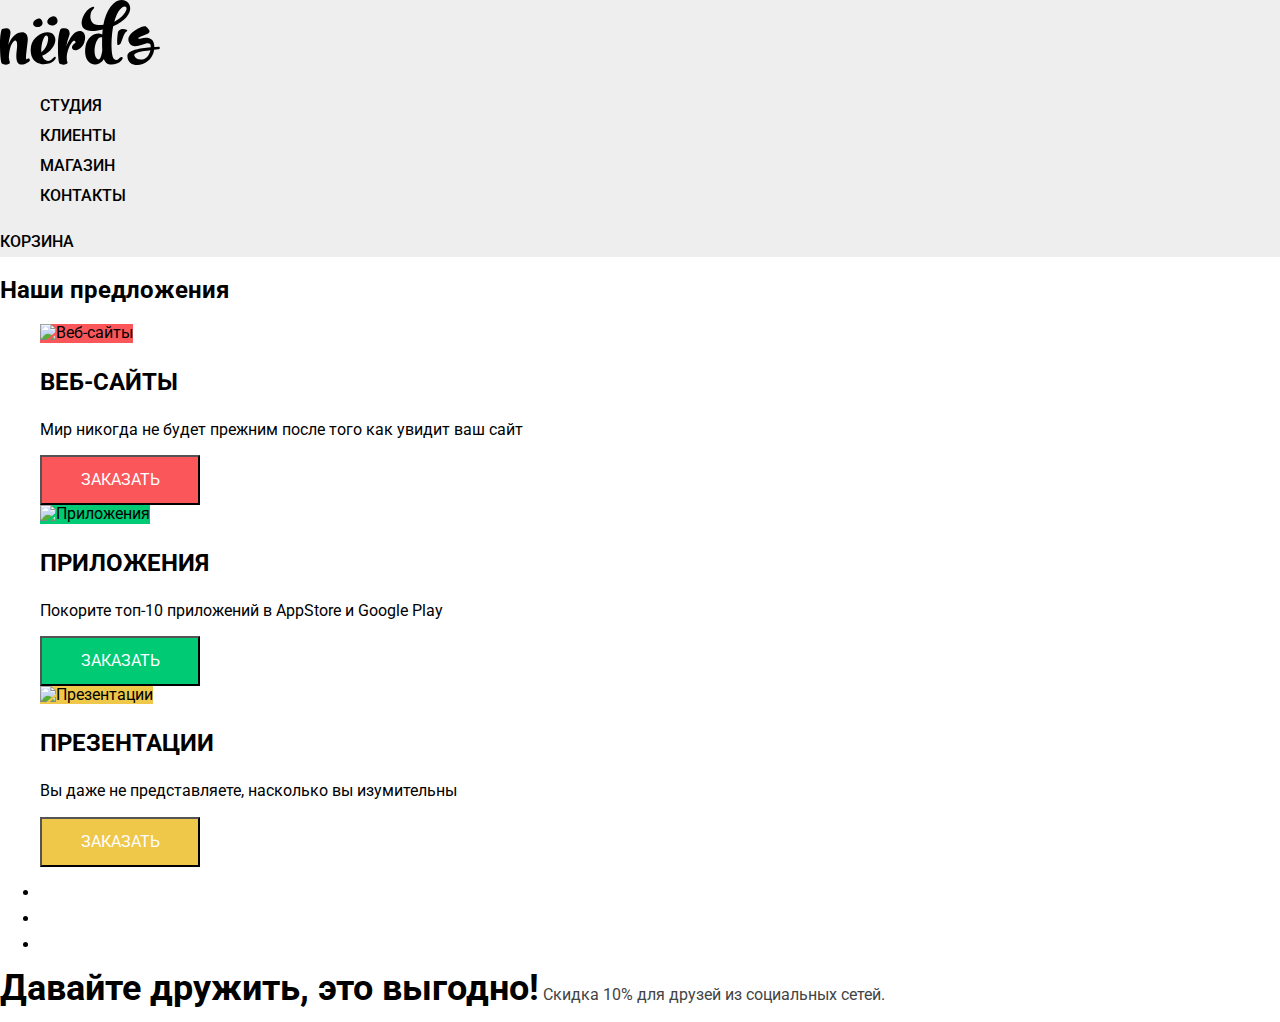
==== index.html @ 3888d404 "Add files via upload" ====
<!DOCTYPE html>
<html lang="ru">

<head>
  <meta charset="utf-8">
  <title>HTML Academy: Нёрдс</title>
  <link href=https://fonts.googleapis.com/css?family=Roboto:400,700&display=swap&subset=cyrillic" rel="stylesheet"> 
  <link href="css/normalize.css" rel="stylesheet">
  <link href="css/style.css" rel="stylesheet">  
</head>

<body>
  <header class="main-header">
    <nav class="main-navigation">
      <a class="main-logo">
        <img src="img/nerds-logo.svg" width="160" height="65" alt="Дизайн студия Nerds">
      </a>
      <ul class="site-navigation">
        <li><a href="studio.html">Студия</a></li>
        <li><a href="clients.html">Клиенты</a></li>
        <li><a href="shop.html">Магазин</a></li>
        <li><a href="contacts.html">Контакты</a></li>
      </ul>
      <a class="cart" href="cart.html">Корзина</a>
    </nav>
  </header>

  <main>
    <section>
      <h2 class="visually-hidden">Наши предложения</h2>
      <ul class="offer-list">
        <li class="offer-item sites">
          <img class="item__img item__img--red offer-style" alt="Веб-сайты">
          <h3>Веб-сайты</h3>
          <p>Мир никогда не будет прежним
            после того как увидит ваш сайт</p>
          <button class="offer__button offer__button--red button-style" type="button">Заказать</button>
        </li>

        <li class="offer-item apps">         
          <img class="item__img item__img--green offer-style" alt="Приложения">
          <h3>Приложения</h3>
          <p>Покорите топ-10 приложений в
            AppStore и Google Play</p>
          <button class="offer__button offer__button--green button-style" type="button">Заказать</button>
        </li>

        <li class="offer-item presentations">          
          <img class="item__img item__img--yellow offer-style" alt="Презентации">
          <h3>Презентации</h3>
          <p>Вы даже не представляете,
            насколько вы изумительны</p>
          <button class="offer__button offer__button--yellow button-style" type="button">Заказать</button>
        </li>
      </ul>
    </section>

    <section class="popup-letter">
      <h2>Напишите нам</h2>
      <form class="appointment-form" action="https://echo.htmlacademy.ru" method="post">
        <p>
          <label for="appointment-name">Ваще имя:</label>
          <input id="appointment-name" type="text" name="name" placeholder="Имя Фамилия">
        </p>
        <p>
          <label for="appointment-email">Ваш e-mail:</label>
          <input id="appointment-email" inputmode="email" name="email" placeholder="email@example.com">
        </p>
        <p>
          <label for="appointment-letter">Текст письма:</label>
          <textarea id="appointment-letter" type="text" name="letter" placeholder="В свободной форме">
            В свободной форме
          </textarea>
        </p>
        <button type="submit">Отправить</button>
      </form>
    </section>
  </main>

  <footer class="main-footer">
    <div>
      <ul class="footer-social">
        <li><a class="footer-social__button" href="#"><img src="img/vk-icon.svg" alt="Вконтакте"></a></li>
        <li><a class="footer-social__button" href="#"><img src="img/fb-icon.svg" alt="Фейсбук"></a></li>
        <li><a class="footer-social__button" href="#"><img src="img/insta-icon.svg" alt="Инстаграм"></a></li>
      </ul>
      <p class="footer-tegline"><span>Давайте дружить, это выгодно!</span>
        Скидка 10% для друзей из социальных сетей.</p>
    </div>
  </footer>


</body>

</html>
---- css/style.css ----
body {
    margin: 0;
    padding: 0;
    font-family: "Roboto", "Arial", sans-serif;
    font-size: 16px;    
    text-align: left;
    background-color: #ffffff;
}

html {
    box-sizing: border-box;
}
  
*,
*::before,
*::after {
     box-sizing: inherit;
}
  
a {
    text-decoration: none;
}

.main-header {
    background-color: #eeeeee;
}

.main-header-logo[href]:hover img {
    opacity: 0.8;
}

.main-logo[href]:active img {
    opacity: 0.3;
}

.main-navigation {
    line-height: 30px;
    font-weight: 500;
    color: #000000;
}

.site-navigation {
    width: 540px;
    list-style: none;
}

.cart, 
.site-navigation a {
    text-transform: uppercase;
    color: #000000;
}

.cart:hover, 
.site-navigation a:hover {
    color: #fb565a;
}

.cart:active, 
.site-navigation a:active {
    color: rgba(0, 0, 0, 0.3);
}

/*--*/

.offer-list {
    list-style: none;
}

.offer-item h3 {
    font-size: 24px;
    line-height: 30px;
    text-transform: uppercase;
    color: #000000;
}

.offer-style {
    width: 300px;
    height:146px;
    background-position: 0 0;
    background-repeat: no-repeat;
}

.item__img--red {
    background-color: #fb565a;
    background-image: url("../img/illustration-1.jpg");
}

.item__img--green {
    background-color: #00ca74;
    background-image: url("../img/illustration-2.jpg");
}

.item__img--yellow {
    background-color: #efc849;
    background-image: url("../img/illustration-3.jpg");
}

.button-style {
    text-transform: uppercase;
    color:#ffffff; 
    width: 160px;
    height: 50px;    
} 
    
.offer__button--red {     
    background-color: #fb565a;
}
  
.offer__button--red:hover {
    background-color: #e74246;
}
  
.offer__button--red:active {
    color: rgba(255, 255, 255, 0.3);  
    background-color: #d7373b;
}
  
.offer__button--green {  
    width: 160px;
    height: 50px;     
    background-color: #00ca74;  
}
  
.offer__button--green:hover {
    background-color: #00bc6c;
}
  
.offer__button--green:active {
    color: rgba(255, 255, 255, 0.3);  
    background-color: #00aa62;
}
  
.offer__button--yellow {     
    background-color: #efc84a;
}
  
.offer__button--yellow:hover {
    background-color: #eab534;
}
  
.offer__button--yellow:active {
    color: rgba(255, 255, 255, 0.3);  
    background-color: #e5a722;
}

/*--*/

.filter fieldset {
    margin: 0;
    padding: 0;
}

.filter ul {
    margin: 0;
    padding: 0;
    list-style: none;
}

.filter-grid label {
    cursor: pointer;
}

.filter-grid label::before {
    border: 4px solid #000000;
    border-radius: 50%;
    opacity: 0.4;
}

.layout-group-radio:checked+label::after {
    background-color: #000000;
    border-radius: 50%;
    opacity: 0.4;
}

.layout-group-radio:focus+label::before, 
.layout-group-radio:focus+label::after, 
.layout-group-radio:not(:disabled):hover+label::before, 
.layout-group-radio:not(:disabled):hover+label::after {
    opacity: 1;
}

.layout-group-radio:disabled+label {
    opacity: 0.3;
}

.filter-features label {
    cursor: pointer;
}

.checkbox-filter:not(:disabled):hover+label::before, 
.checkbox-filter:focus+label::before {
    opacity: 1;
}

.checkbox-filter:disabled+label {
    opacity: 0.3;
}

.checkbox-filter:checked+label::before {
    background-image: url("../img/checkbox-on.svg");
    background-repeat: no-repeat;
}

.checkbox-filter:disabled+label, 
.layout-group-radio:disabled+label {
    cursor: default;
}

/*--*/

.templates-item::before {
    background-color: #4d4d4d;
    opacity: 0.12;
}

.template-item::after {
    background-color: #ffffff;
    border-radius: 50%;
}

.template-item img {
    display: block;
}

.template-item:hover {
    opacity: 1;
}

.template-item:hover::before {
    opacity: 1;
}

/*--*/

.social {
    list-style: none;
}

.footer-social__button {
    width: 79px;
    height: 79px;
    list-style: none;
    text-align: center;
    align-items: center
    background-color: #e1e1e1;
    border-radius: 60px;
}

.footer-social__button:hover, 
.footer-social__button:focus {
    background-color: #e74246;
}

.footer-social__button:active {
    background-color: #d7373b;
}

.footer-social__button img {
    opacity: 0.3;
}

.footer-tegline {
    font-size: 16px;
    line-height: 22px;
    text-align: left;
    color: #444444;
}

.footer-tegline span {
    font-size: 36px;
    line-height: 36px;
    color: #000000;
    font-weight: bold;
}

.popup-letter {
    display: none;
}
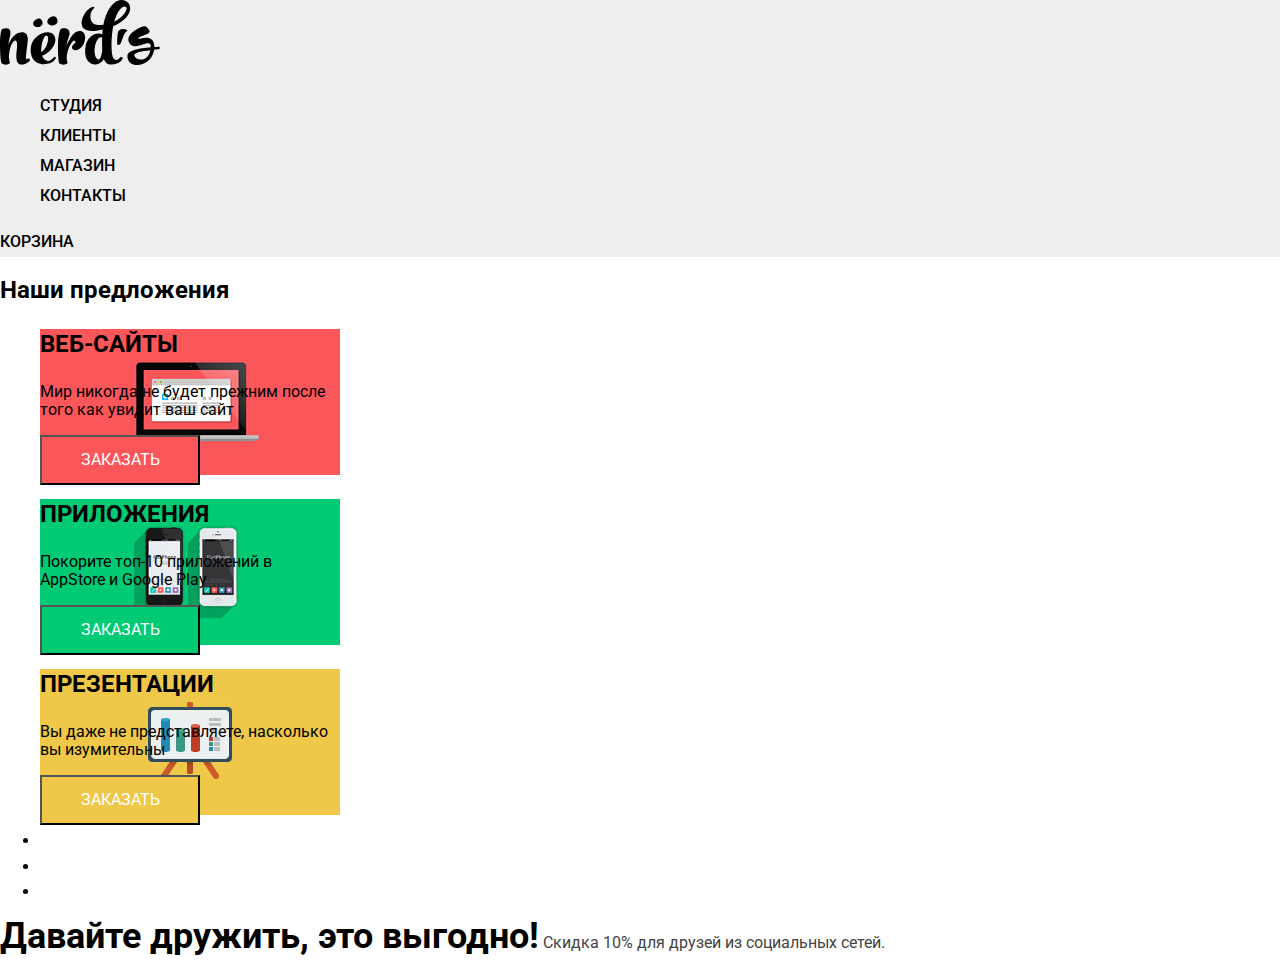
==== commit c669a01a: "Add files via upload" ====
--- a/index.html
+++ b/index.html
@@ -4,7 +4,7 @@
 <head>
   <meta charset="utf-8">
   <title>HTML Academy: Нёрдс</title>
-  <link href=https://fonts.googleapis.com/css?family=Roboto:400,700&display=swap&subset=cyrillic" rel="stylesheet"> 
+  <link href="https://fonts.googleapis.com/css?family=Roboto:400,700&display=swap&subset=cyrillic" rel="stylesheet">
   <link href="css/normalize.css" rel="stylesheet">
   <link href="css/style.css" rel="stylesheet">  
 </head>
@@ -30,27 +30,30 @@
       <h2 class="visually-hidden">Наши предложения</h2>
       <ul class="offer-list">
         <li class="offer-item sites">
-          <img class="item__img item__img--red offer-style" alt="Веб-сайты">
+          <div class="item__img item__img--red offer-style">
           <h3>Веб-сайты</h3>
           <p>Мир никогда не будет прежним
             после того как увидит ваш сайт</p>
           <button class="offer__button offer__button--red button-style" type="button">Заказать</button>
+          </div>
         </li>
 
         <li class="offer-item apps">         
-          <img class="item__img item__img--green offer-style" alt="Приложения">
+          <div class="item__img item__img--green offer-style">
           <h3>Приложения</h3>
           <p>Покорите топ-10 приложений в
             AppStore и Google Play</p>
           <button class="offer__button offer__button--green button-style" type="button">Заказать</button>
+          </div>
         </li>
 
         <li class="offer-item presentations">          
-          <img class="item__img item__img--yellow offer-style" alt="Презентации">
+          <div class="item__img item__img--yellow offer-style">
           <h3>Презентации</h3>
           <p>Вы даже не представляете,
             насколько вы изумительны</p>
           <button class="offer__button offer__button--yellow button-style" type="button">Заказать</button>
+          </div>
         </li>
       </ul>
     </section>
@@ -68,7 +71,7 @@
         </p>
         <p>
           <label for="appointment-letter">Текст письма:</label>
-          <textarea id="appointment-letter" type="text" name="letter" placeholder="В свободной форме">
+          <textarea id="appointment-letter" name="letter" placeholder="В свободной форме">
             В свободной форме
           </textarea>
         </p>
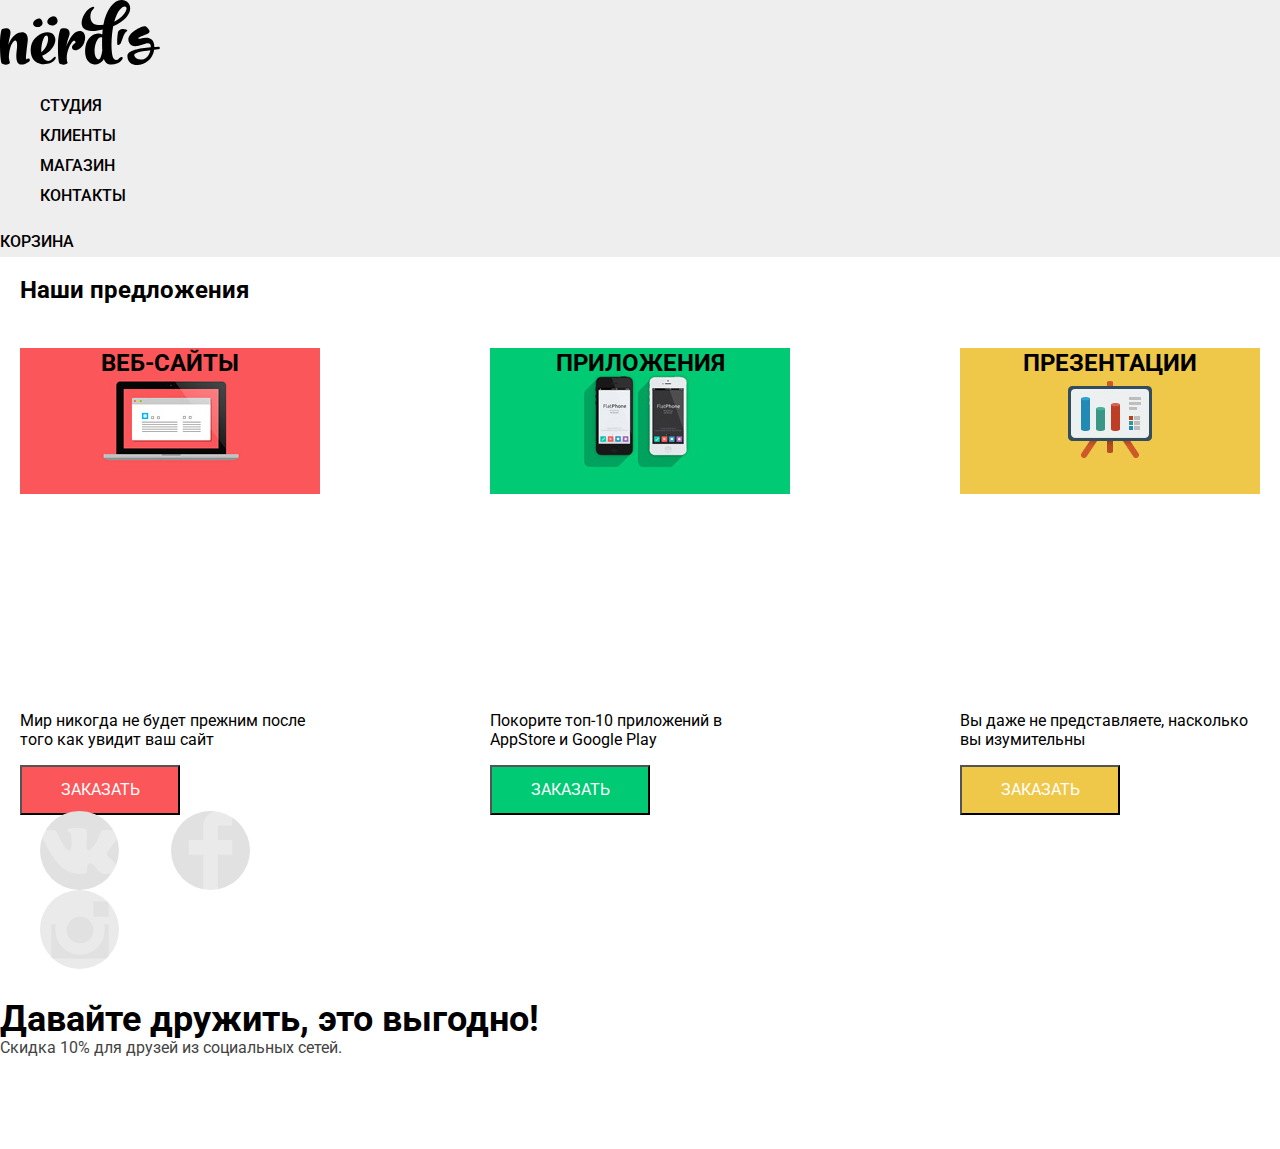
==== commit 5bf5897c: "Личный проект: начинаем строить сетку на флексах" ====
--- a/index.html
+++ b/index.html
@@ -6,93 +6,103 @@
   <title>HTML Academy: Нёрдс</title>
   <link href="https://fonts.googleapis.com/css?family=Roboto:400,700&display=swap&subset=cyrillic" rel="stylesheet">
   <link href="css/normalize.css" rel="stylesheet">
-  <link href="css/style.css" rel="stylesheet">  
+  <link href="css/style.css" rel="stylesheet">
 </head>
 
 <body>
-  <header class="main-header">
-    <nav class="main-navigation">
-      <a class="main-logo">
-        <img src="img/nerds-logo.svg" width="160" height="65" alt="Дизайн студия Nerds">
-      </a>
-      <ul class="site-navigation">
-        <li><a href="studio.html">Студия</a></li>
-        <li><a href="clients.html">Клиенты</a></li>
-        <li><a href="shop.html">Магазин</a></li>
-        <li><a href="contacts.html">Контакты</a></li>
-      </ul>
-      <a class="cart" href="cart.html">Корзина</a>
-    </nav>
-  </header>
 
-  <main>
-    <section>
-      <h2 class="visually-hidden">Наши предложения</h2>
-      <ul class="offer-list">
-        <li class="offer-item sites">
-          <div class="item__img item__img--red offer-style">
-          <h3>Веб-сайты</h3>
-          <p>Мир никогда не будет прежним
-            после того как увидит ваш сайт</p>
-          <button class="offer__button offer__button--red button-style" type="button">Заказать</button>
-          </div>
-        </li>
+  <body>
+    <header class="main-header">
+      <nav class="main-navigation">
+        <a class="main-logo">
+          <img src="img/nerds-logo.svg" width="160" height="65" alt="Дизайн студия Nerds">
+        </a>
+        <ul class="site-navigation">
+          <li><a href="studio.html">Студия</a></li>
+          <li><a href="clients.html">Клиенты</a></li>
+          <li><a href="shop.html">Магазин</a></li>
+          <li><a href="contacts.html">Контакты</a></li>
+        </ul>
+        <a class="cart" href="cart.html">Корзина</a>
+      </nav>
+    </header>
 
-        <li class="offer-item apps">         
-          <div class="item__img item__img--green offer-style">
-          <h3>Приложения</h3>
-          <p>Покорите топ-10 приложений в
-            AppStore и Google Play</p>
-          <button class="offer__button offer__button--green button-style" type="button">Заказать</button>
-          </div>
-        </li>
+    <main>
+      <section class="offer">
+        <h2 class="visually-hidden">Наши предложения</h2>
+        <ul class="offer-list">
+          <li class="offer-item sites">
+            <div class="item__img item__img--red offer-style">
+              <h3>Веб-сайты</h3>
+              <p>Мир никогда не будет прежним
+                после того как увидит ваш сайт</p>
+              <button class="offer__button offer__button--red button-style" type="button">Заказать</button>
+            </div>
+          </li>
 
-        <li class="offer-item presentations">          
-          <div class="item__img item__img--yellow offer-style">
-          <h3>Презентации</h3>
-          <p>Вы даже не представляете,
-            насколько вы изумительны</p>
-          <button class="offer__button offer__button--yellow button-style" type="button">Заказать</button>
-          </div>
-        </li>
-      </ul>
-    </section>
+          <li class="offer-item apps">
+            <div class="item__img item__img--green offer-style">
+              <h3>Приложения</h3>
+              <p>Покорите топ-10 приложений в
+                AppStore и Google Play</p>
+              <button class="offer__button offer__button--green button-style" type="button">Заказать</button>
+            </div>
+          </li>
 
-    <section class="popup-letter">
-      <h2>Напишите нам</h2>
-      <form class="appointment-form" action="https://echo.htmlacademy.ru" method="post">
-        <p>
-          <label for="appointment-name">Ваще имя:</label>
-          <input id="appointment-name" type="text" name="name" placeholder="Имя Фамилия">
-        </p>
-        <p>
-          <label for="appointment-email">Ваш e-mail:</label>
-          <input id="appointment-email" inputmode="email" name="email" placeholder="email@example.com">
-        </p>
-        <p>
-          <label for="appointment-letter">Текст письма:</label>
-          <textarea id="appointment-letter" name="letter" placeholder="В свободной форме">
+          <li class="offer-item presentations">
+            <div class="item__img item__img--yellow offer-style">
+              <h3>Презентации</h3>
+              <p>Вы даже не представляете,
+                насколько вы изумительны</p>
+              <button class="offer__button offer__button--yellow button-style" type="button">Заказать</button>
+            </div>
+          </li>
+        </ul>
+      </section>
+
+      <section class="popup-letter">
+        <h2>Напишите нам</h2>
+        <form class="appointment-form" action="https://echo.htmlacademy.ru" method="post">
+          <p>
+            <label for="appointment-name">Ваще имя:</label>
+            <input id="appointment-name" type="text" name="name" placeholder="Имя Фамилия">
+          </p>
+          <p>
+            <label for="appointment-email">Ваш e-mail:</label>
+            <input id="appointment-email" type="email" inputmode="email" name="email" placeholder="email@example.com">
+          </p>
+          <p>
+            <label for="appointment-letter">Текст письма:</label>
+            <textarea id="appointment-letter" name="letter" placeholder="В свободной форме">
             В свободной форме
           </textarea>
-        </p>
-        <button type="submit">Отправить</button>
-      </form>
-    </section>
-  </main>
+          </p>
+          <button type="submit">Отправить</button>
+        </form>
+      </section>
+    </main>
 
-  <footer class="main-footer">
-    <div>
-      <ul class="footer-social">
-        <li><a class="footer-social__button" href="#"><img src="img/vk-icon.svg" alt="Вконтакте"></a></li>
-        <li><a class="footer-social__button" href="#"><img src="img/fb-icon.svg" alt="Фейсбук"></a></li>
-        <li><a class="footer-social__button" href="#"><img src="img/insta-icon.svg" alt="Инстаграм"></a></li>
-      </ul>
-      <p class="footer-tegline"><span>Давайте дружить, это выгодно!</span>
-        Скидка 10% для друзей из социальных сетей.</p>
-    </div>
-  </footer>
+    <footer class="main-footer">
+      <div class="container">
+        <ul class="footer-social">
+          <li><a class="footer-social__button" href="#"><img src="img/vk-icon.svg" width="80" height="80"
+                alt="Вконтакте"></a>
+          </li>
+          <li><a class="footer-social__button" href="#"><img src="img/fb-icon.svg" width="80" height="80"
+                alt="Фейсбук"></a>
+          </li>
+          <li><a class="footer-social__button" href="#"><img src="img/insta-icon.svg" width="80" height="80"
+                alt="Инстаграм"></a>
+          </li>
+        </ul>
+      </div>
+      <div class="footer-tegline">
+        <p><span>Давайте дружить, это выгодно!</span>
+          Скидка 10% для друзей из социальных сетей.</p>
+      </div>
+    </footer>
 
 
-</body>
+  </body>
 
 </html>--- a/css/style.css
+++ b/css/style.css
@@ -62,11 +62,29 @@
 
 /*--*/
 
+.offer {
+    margin-bottom: 123px;
+    padding-left: 20px;
+    padding-right: 20px;
+}
+  
+
 .offer-list {
-    list-style: none;
+    display: flex;
+    justify-content: space-between;
+  
+    margin:0;
+    padding: 0;
+  
+    list-style: none;
+    min-height: 348px;
 }
 
 .offer-item h3 {
+    width: 300px;
+    text-align: center;  
+    margin-bottom: 10px;  
+    min-height: 348px;
     font-size: 24px;
     line-height: 30px;
     text-transform: uppercase;
@@ -232,16 +250,26 @@
 
 /*--*/
 
-.social {
+.main-footer {
+    color: #000000;
+}
+
+.footer-social {
+    display: flex;
+    flex-wrap: wrap;
+    justify-content: space-between;  
+    text-align: center;
     list-style: none;
 }
 
 .footer-social__button {
+    display: flex;
+    justify-content: center;  
     width: 79px;
     height: 79px;
     list-style: none;
     text-align: center;
-    align-items: center
+    align-items: center;  
     background-color: #e1e1e1;
     border-radius: 60px;
 }
@@ -260,7 +288,6 @@
 }
 
 .footer-tegline {
-    font-size: 16px;
     line-height: 22px;
     text-align: left;
     color: #444444;
@@ -275,4 +302,128 @@
 
 .popup-letter {
     display: none;
-}+}
+ 
+/*Сеточные стили*/
+
+  .main-footer {
+    min-height: 148px;
+}
+  
+  .main-footer .container {
+    display: flex;
+}
+  
+  .footer-social {
+    width: 250px;
+    min-height: 148px;
+    margin-right: 139px;
+}
+  
+  .footer-tegline {
+    width: 545px;
+  
+    min-height: 148px;
+}
+  
+  .main-header {
+    align-items: flex-start;
+    flex-direction: row;
+    min-height: 81px;
+    background-color: #eeeeee;
+}
+  
+  .main-navigation {
+    align-items: flex-start;
+    flex-direction: row;
+    min-height: 81px;
+    background-color: #eeeeee;
+}    
+  
+  .main-catalog__title{
+    margin: 0;
+    margin-bottom: 116px;
+    padding: 0;
+  
+    /* Временно для сетки */
+    min-height: 55px;
+}  
+  
+  .tempalte-catalog {
+    width: 760px;
+    min-height: 1914px;
+  
+    font-size: 18px;
+    font-weight: bold;
+}  
+  
+  .template-catalog__item {
+    width: 360px;
+    margin-bottom: 33px;
+    margin-right: 40px;
+  
+    font-size: 14px;
+    font-weight: normal;
+    /* Временно для сетки */
+    min-height: 576px;
+}
+  
+  .template-catalog__item:nth-child(2n) {
+    margin-right: 0;
+}
+  
+  .template-catalog__list {
+    display: flex;
+    flex-wrap: wrap;
+  
+    padding: 0;
+    margin-bottom: 60px;
+  
+    list-style: none;
+}
+  
+  .main-footer {
+    margin-top: 60px;
+} 
+  
+  .main-catalog__button {
+    width: 240px;
+    height: 50px;
+    font: inherit;
+    font-style: normal;
+    text-align: center;
+    vertical-align: middle;
+    text-transform: uppercase;
+    color: #000000;
+  
+    background-color: #eeeeee;
+    border: none;
+}
+  
+  .main-catalog__button:hover {
+    background-color: #dfdfdf;
+}
+  
+  .main-catalog__button:active {
+    box-shadow: inset 0px 3px 0 0 rgba(0, 1, 1, 0.1);
+    background-color: #d5d5d5;
+}
+  
+  .filter-block {
+    border: none;
+    list-style-type: none;
+}
+  
+  .filter-block__list {
+    list-style-type: none;
+}
+  .main-footer {
+    margin-top: 45px;
+}
+  
+  .main-footer .container {
+    display: flex;
+}
+  
+  
+  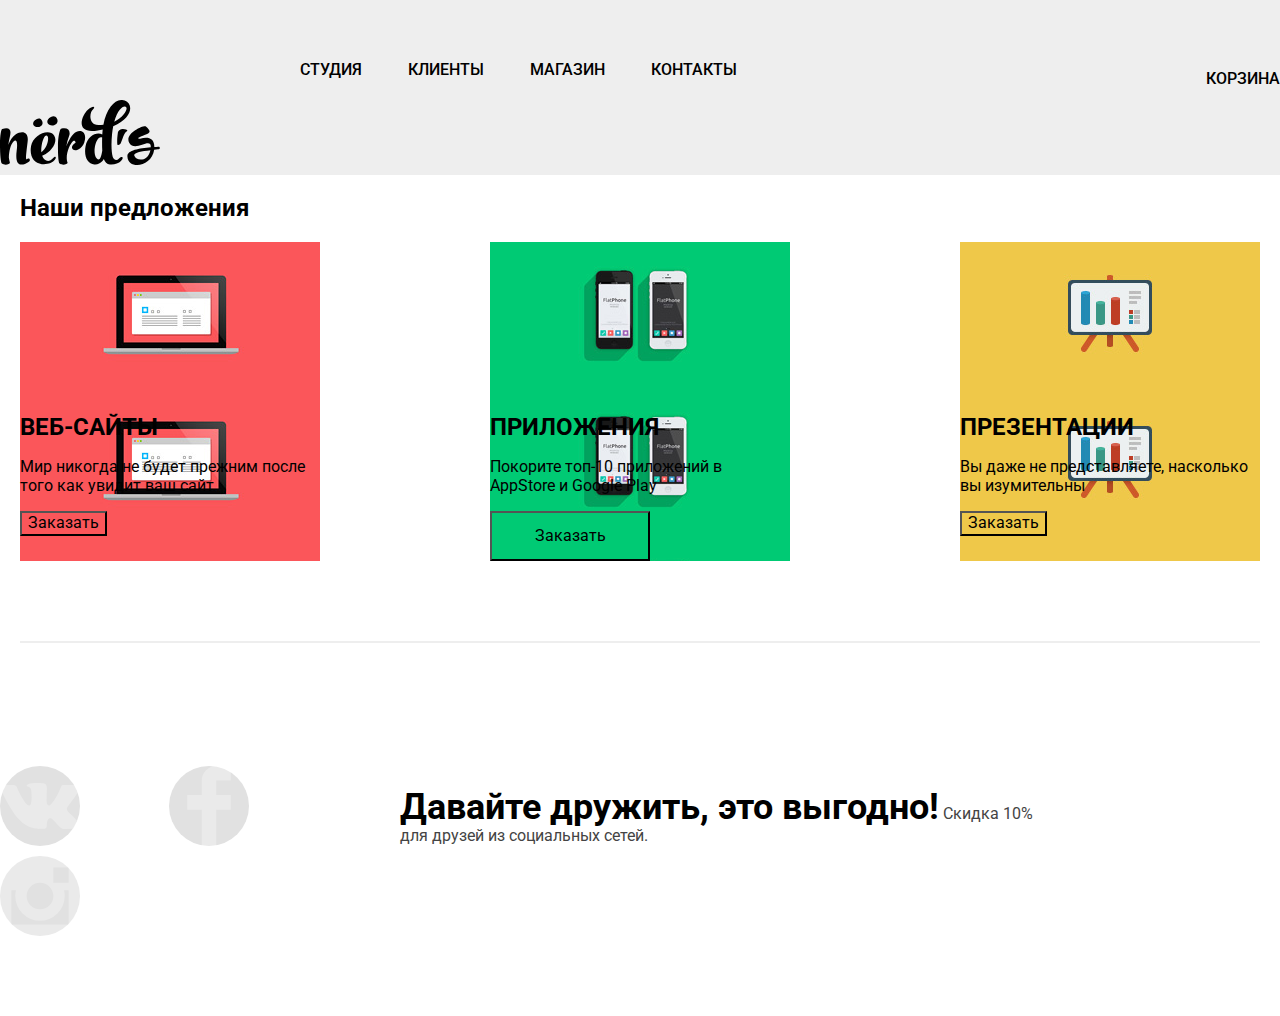
==== commit 53ca0d14: "Личный проект: начинаем строить сетку на флексах" ====
--- a/index.html
+++ b/index.html
@@ -10,99 +10,85 @@
 </head>
 
 <body>
+  <header class="main-header">
+    <nav class="main-navigation container">
+      <a class="main-logo">
+        <img src="img/nerds-logo.svg" width="160" height="65" alt="Дизайн студия Nerds">
+      </a>
+      <ul class="site-navigation">
+        <li><a href="studio.html">Студия</a></li>
+        <li><a href="clients.html">Клиенты</a></li>
+        <li><a href="shop.html">Магазин</a></li>
+        <li><a href="contacts.html">Контакты</a></li>
+      </ul>
+      <a class="cart" href="cart.html">Корзина</a>
+    </nav>
+  </header>
 
-  <body>
-    <header class="main-header">
-      <nav class="main-navigation">
-        <a class="main-logo">
-          <img src="img/nerds-logo.svg" width="160" height="65" alt="Дизайн студия Nerds">
-        </a>
-        <ul class="site-navigation">
-          <li><a href="studio.html">Студия</a></li>
-          <li><a href="clients.html">Клиенты</a></li>
-          <li><a href="shop.html">Магазин</a></li>
-          <li><a href="contacts.html">Контакты</a></li>
-        </ul>
-        <a class="cart" href="cart.html">Корзина</a>
-      </nav>
-    </header>
+  <main>
+    <section class="offer container">
+      <h2 class="visually-hidden">Наши предложения</h2>
+      <ul class="offer-list">
+        <li class="offer-item offer-sites">
+          <h3>Веб-сайты</h3>
+          <p>Мир никогда не будет прежним после того как увидит ваш сайт</p>
+          <button class="offer__button offer__button--red" type="button">Заказать</button>
+        </li>
 
-    <main>
-      <section class="offer">
-        <h2 class="visually-hidden">Наши предложения</h2>
-        <ul class="offer-list">
-          <li class="offer-item sites">
-            <div class="item__img item__img--red offer-style">
-              <h3>Веб-сайты</h3>
-              <p>Мир никогда не будет прежним
-                после того как увидит ваш сайт</p>
-              <button class="offer__button offer__button--red button-style" type="button">Заказать</button>
-            </div>
-          </li>
+        <li class="offer-item offer-apps">
+          <h3>Приложения</h3>
+          <p>Покорите топ-10 приложений в AppStore и Google Play</p>
+          <button class="offer__button offer__button--green" type="button">Заказать</button>
+        </li>
 
-          <li class="offer-item apps">
-            <div class="item__img item__img--green offer-style">
-              <h3>Приложения</h3>
-              <p>Покорите топ-10 приложений в
-                AppStore и Google Play</p>
-              <button class="offer__button offer__button--green button-style" type="button">Заказать</button>
-            </div>
-          </li>
+        <li class="offer-item offer-presentations">
+          <h3>Презентации</h3>
+          <p>Вы даже не представляете, насколько вы изумительны</p>
+          <button class="offer__button offer__button--yellow" type="button">Заказать</button>          
+        </li>
+      </ul>
+    </section>
 
-          <li class="offer-item presentations">
-            <div class="item__img item__img--yellow offer-style">
-              <h3>Презентации</h3>
-              <p>Вы даже не представляете,
-                насколько вы изумительны</p>
-              <button class="offer__button offer__button--yellow button-style" type="button">Заказать</button>
-            </div>
-          </li>
-        </ul>
-      </section>
-
-      <section class="popup-letter">
-        <h2>Напишите нам</h2>
-        <form class="appointment-form" action="https://echo.htmlacademy.ru" method="post">
-          <p>
-            <label for="appointment-name">Ваще имя:</label>
-            <input id="appointment-name" type="text" name="name" placeholder="Имя Фамилия">
-          </p>
-          <p>
-            <label for="appointment-email">Ваш e-mail:</label>
-            <input id="appointment-email" type="email" inputmode="email" name="email" placeholder="email@example.com">
-          </p>
-          <p>
-            <label for="appointment-letter">Текст письма:</label>
-            <textarea id="appointment-letter" name="letter" placeholder="В свободной форме">
+    <section class="popup-letter">
+      <h2>Напишите нам</h2>
+      <form class="appointment-form" action="https://echo.htmlacademy.ru" method="post">
+        <p>
+          <label for="appointment-name">Ваще имя:</label>
+          <input id="appointment-name" type="text" name="name" placeholder="Имя Фамилия">
+        </p>
+        <p>
+          <label for="appointment-email">Ваш e-mail:</label>
+          <input id="appointment-email" type="email" inputmode="email" name="email" placeholder="email@example.com">
+        </p>
+        <p>
+          <label for="appointment-letter">Текст письма:</label>
+          <textarea id="appointment-letter" name="letter" placeholder="В свободной форме">
             В свободной форме
           </textarea>
-          </p>
-          <button type="submit">Отправить</button>
-        </form>
-      </section>
-    </main>
+        </p>
+        <button type="submit">Отправить</button>
+      </form>
+    </section>
+  </main>
 
-    <footer class="main-footer">
-      <div class="container">
-        <ul class="footer-social">
-          <li><a class="footer-social__button" href="#"><img src="img/vk-icon.svg" width="80" height="80"
-                alt="Вконтакте"></a>
-          </li>
-          <li><a class="footer-social__button" href="#"><img src="img/fb-icon.svg" width="80" height="80"
-                alt="Фейсбук"></a>
-          </li>
-          <li><a class="footer-social__button" href="#"><img src="img/insta-icon.svg" width="80" height="80"
-                alt="Инстаграм"></a>
-          </li>
-        </ul>
-      </div>
-      <div class="footer-tegline">
-        <p><span>Давайте дружить, это выгодно!</span>
-          Скидка 10% для друзей из социальных сетей.</p>
-      </div>
-    </footer>
+  <footer class="main-footer container">
+    <ul class="footer-social">
+      <li><a class="footer-social__button" href="#"><img src="img/vk-icon.svg" width="80" height="80"
+            alt="Вконтакте"></a>
+      </li>
+      <li><a class="footer-social__button" href="#"><img src="img/fb-icon.svg" width="80" height="80" alt="Фейсбук"></a>
+      </li>
+      <li><a class="footer-social__button" href="#"><img src="img/insta-icon.svg" width="80" height="80"
+            alt="Инстаграм"></a>
+      </li>
+    </ul>
+    <div class="footer-tegline">
+      <p><span>Давайте дружить, это выгодно!</span>
+        Скидка 10% для друзей из социальных сетей.</p>
+    </div>
+  </footer>
 
 
-  </body>
+</body>
 
 </html>--- a/css/style.css
+++ b/css/style.css
@@ -22,10 +22,16 @@
 }
 
 .main-header {
+    padding-top: 51px;
     background-color: #eeeeee;
 }
 
-.main-header-logo[href]:hover img {
+.main-logo {
+    margin-right: 140px;
+    margin-top: 49px;
+}
+
+.main-logo[href]:hover img {
     opacity: 0.8;
 }
 
@@ -34,17 +40,52 @@
 }
 
 .main-navigation {
+    display: flex;
     line-height: 30px;
     font-weight: 500;
     color: #000000;
 }
 
 .site-navigation {
+    display: flex;
     width: 540px;
+    margin: 0;
+    padding: 0;
     list-style: none;
 }
 
 .cart, 
+.site-navigation {
+    margin-top: 4px;
+}
+
+.site-navigation li:not(:last-child) {
+    margin-right: 46px;
+}
+
+.cart {
+    position: relative;
+    margin-left: auto;
+    padding-left: 41px;
+}
+
+.cart::before {
+    position: absolute;
+    left: 1px;
+    top: 16px;    
+    width: 15px;
+    height: 15px;  
+    background-image: url("../img/cart-icon.svg");
+    background-position: 0px 0px;
+}
+
+.site-navigation a,
+.cart {
+    padding-top: 9px;
+    padding-bottom: 9px;
+}
+
+.cart,
 .site-navigation a {
     text-transform: uppercase;
     color: #000000;
@@ -71,25 +112,41 @@
 
 .offer-list {
     display: flex;
-    justify-content: space-between;
-  
+    justify-content: space-between;  
     margin:0;
     padding: 0;
-  
-    list-style: none;
-    min-height: 348px;
+    padding-bottom: 30px;
+    border-bottom: 2px solid #eeeeee;  
+    list-style: none;    
+}
+
+.offer-item {    
+    width: 300px;
+    margin-right: 100px;
+    margin-bottom: 50px;
+    padding-top: 146px;
+}
+
+.offer-item::before {
+    position: absolute;
+    left: 0;
+    top: 0;        
+    display: block;
+    width: 300px;
+    height: 146px; 
+}
+
+.offer-item:nth-child(3n) {
+    margin-right: 0;
 }
 
 .offer-item h3 {
-    width: 300px;
-    text-align: center;  
-    margin-bottom: 10px;  
-    min-height: 348px;
+    margin-bottom: 10px;    
     font-size: 24px;
     line-height: 30px;
     text-transform: uppercase;
     color: #000000;
-}
+  }
 
 .offer-style {
     width: 300px;
@@ -98,27 +155,28 @@
     background-repeat: no-repeat;
 }
 
-.item__img--red {
-    background-color: #fb565a;
-    background-image: url("../img/illustration-1.jpg");
-}
-
-.item__img--green {
-    background-color: #00ca74;
-    background-image: url("../img/illustration-2.jpg");
-}
-
-.item__img--yellow {
-    background-color: #efc849;
-    background-image: url("../img/illustration-3.jpg");
-}
-
-.button-style {
+.offer-sites {
+    background: #fb565a url("../img/illustration-1.jpg");
+}
+
+.offer-apps {
+    background: #00ca74 url("../img/illustration-2.jpg");
+}
+
+.offer-presentations {
+    background: #efc849 url("../img/illustration-3.jpg");
+}
+
+.offer-button {
     text-transform: uppercase;
     color:#ffffff; 
     width: 160px;
     height: 50px;    
-} 
+}
+
+.offer-item .offer-button {
+    padding: 16px 40px; 
+}
     
 .offer__button--red {     
     background-color: #fb565a;
@@ -226,47 +284,67 @@
 
 /*--*/
 
-.templates-item::before {
-    background-color: #4d4d4d;
-    opacity: 0.12;
-}
-
-.template-item::after {
-    background-color: #ffffff;
-    border-radius: 50%;
-}
-
-.template-item img {
-    display: block;
-}
-
-.template-item:hover {
-    opacity: 1;
-}
-
-.template-item:hover::before {
-    opacity: 1;
+.template-catalog__list {    
+    display: flex;    
+    justify-content: space-between;
+    width: 760px;
+    padding: 0;
+    margin-bottom: 28px;    
+    list-style: none;
+}
+
+.template-catalog {
+    width: 760px;
+    min-height: 1914px;  
+    font-size: 18px;
+    font-weight: bold;
+}
+
+.template-catalog__item {
+    width: 360px;
+    margin-bottom: 33px;
+    margin-right: 40px;  
+    font-size: 14px;
+    font-weight: normal;    
+    min-height: 576px;
+}
+
+.template-catalog__list {
+    display: flex;
+    flex-wrap: wrap;  
+    padding: 0;
+    margin-bottom: 60px;  
+    list-style: none;
+}
+
+.template-catalog__item:nth-child(2n) {
+    margin-right: 0;
 }
 
 /*--*/
 
 .main-footer {
-    color: #000000;
+    display: flex;
+    margin-bottom: 70px;
+    margin-top: 61px;  
 }
 
 .footer-social {
     display: flex;
     flex-wrap: wrap;
     justify-content: space-between;  
-    text-align: center;
+    width: 261px;
+    margin: 0;
+    padding: 0;
+    margin-right: 139px;
     list-style: none;
 }
 
 .footer-social__button {
     display: flex;
     justify-content: center;  
-    width: 79px;
-    height: 79px;
+    width: 80px;
+    height: 80px;
     list-style: none;
     text-align: center;
     align-items: center;  
@@ -274,6 +352,14 @@
     border-radius: 60px;
 }
 
+.footer-social li {
+    margin-bottom: 10px;
+}
+
+.footer-social li:not(:nth-child(3n)) {
+    margin-right: 12px;
+}
+
 .footer-social__button:hover, 
 .footer-social__button:focus {
     background-color: #e74246;
@@ -288,9 +374,11 @@
 }
 
 .footer-tegline {
+    max-width: 650px;
+    margin: 0;
+    margin-top: 7px;  
+    color: #444444;
     line-height: 22px;
-    text-align: left;
-    color: #444444;
 }
 
 .footer-tegline span {
@@ -304,126 +392,3 @@
     display: none;
 }
  
-/*Сеточные стили*/
-
-  .main-footer {
-    min-height: 148px;
-}
-  
-  .main-footer .container {
-    display: flex;
-}
-  
-  .footer-social {
-    width: 250px;
-    min-height: 148px;
-    margin-right: 139px;
-}
-  
-  .footer-tegline {
-    width: 545px;
-  
-    min-height: 148px;
-}
-  
-  .main-header {
-    align-items: flex-start;
-    flex-direction: row;
-    min-height: 81px;
-    background-color: #eeeeee;
-}
-  
-  .main-navigation {
-    align-items: flex-start;
-    flex-direction: row;
-    min-height: 81px;
-    background-color: #eeeeee;
-}    
-  
-  .main-catalog__title{
-    margin: 0;
-    margin-bottom: 116px;
-    padding: 0;
-  
-    /* Временно для сетки */
-    min-height: 55px;
-}  
-  
-  .tempalte-catalog {
-    width: 760px;
-    min-height: 1914px;
-  
-    font-size: 18px;
-    font-weight: bold;
-}  
-  
-  .template-catalog__item {
-    width: 360px;
-    margin-bottom: 33px;
-    margin-right: 40px;
-  
-    font-size: 14px;
-    font-weight: normal;
-    /* Временно для сетки */
-    min-height: 576px;
-}
-  
-  .template-catalog__item:nth-child(2n) {
-    margin-right: 0;
-}
-  
-  .template-catalog__list {
-    display: flex;
-    flex-wrap: wrap;
-  
-    padding: 0;
-    margin-bottom: 60px;
-  
-    list-style: none;
-}
-  
-  .main-footer {
-    margin-top: 60px;
-} 
-  
-  .main-catalog__button {
-    width: 240px;
-    height: 50px;
-    font: inherit;
-    font-style: normal;
-    text-align: center;
-    vertical-align: middle;
-    text-transform: uppercase;
-    color: #000000;
-  
-    background-color: #eeeeee;
-    border: none;
-}
-  
-  .main-catalog__button:hover {
-    background-color: #dfdfdf;
-}
-  
-  .main-catalog__button:active {
-    box-shadow: inset 0px 3px 0 0 rgba(0, 1, 1, 0.1);
-    background-color: #d5d5d5;
-}
-  
-  .filter-block {
-    border: none;
-    list-style-type: none;
-}
-  
-  .filter-block__list {
-    list-style-type: none;
-}
-  .main-footer {
-    margin-top: 45px;
-}
-  
-  .main-footer .container {
-    display: flex;
-}
-  
-  
-  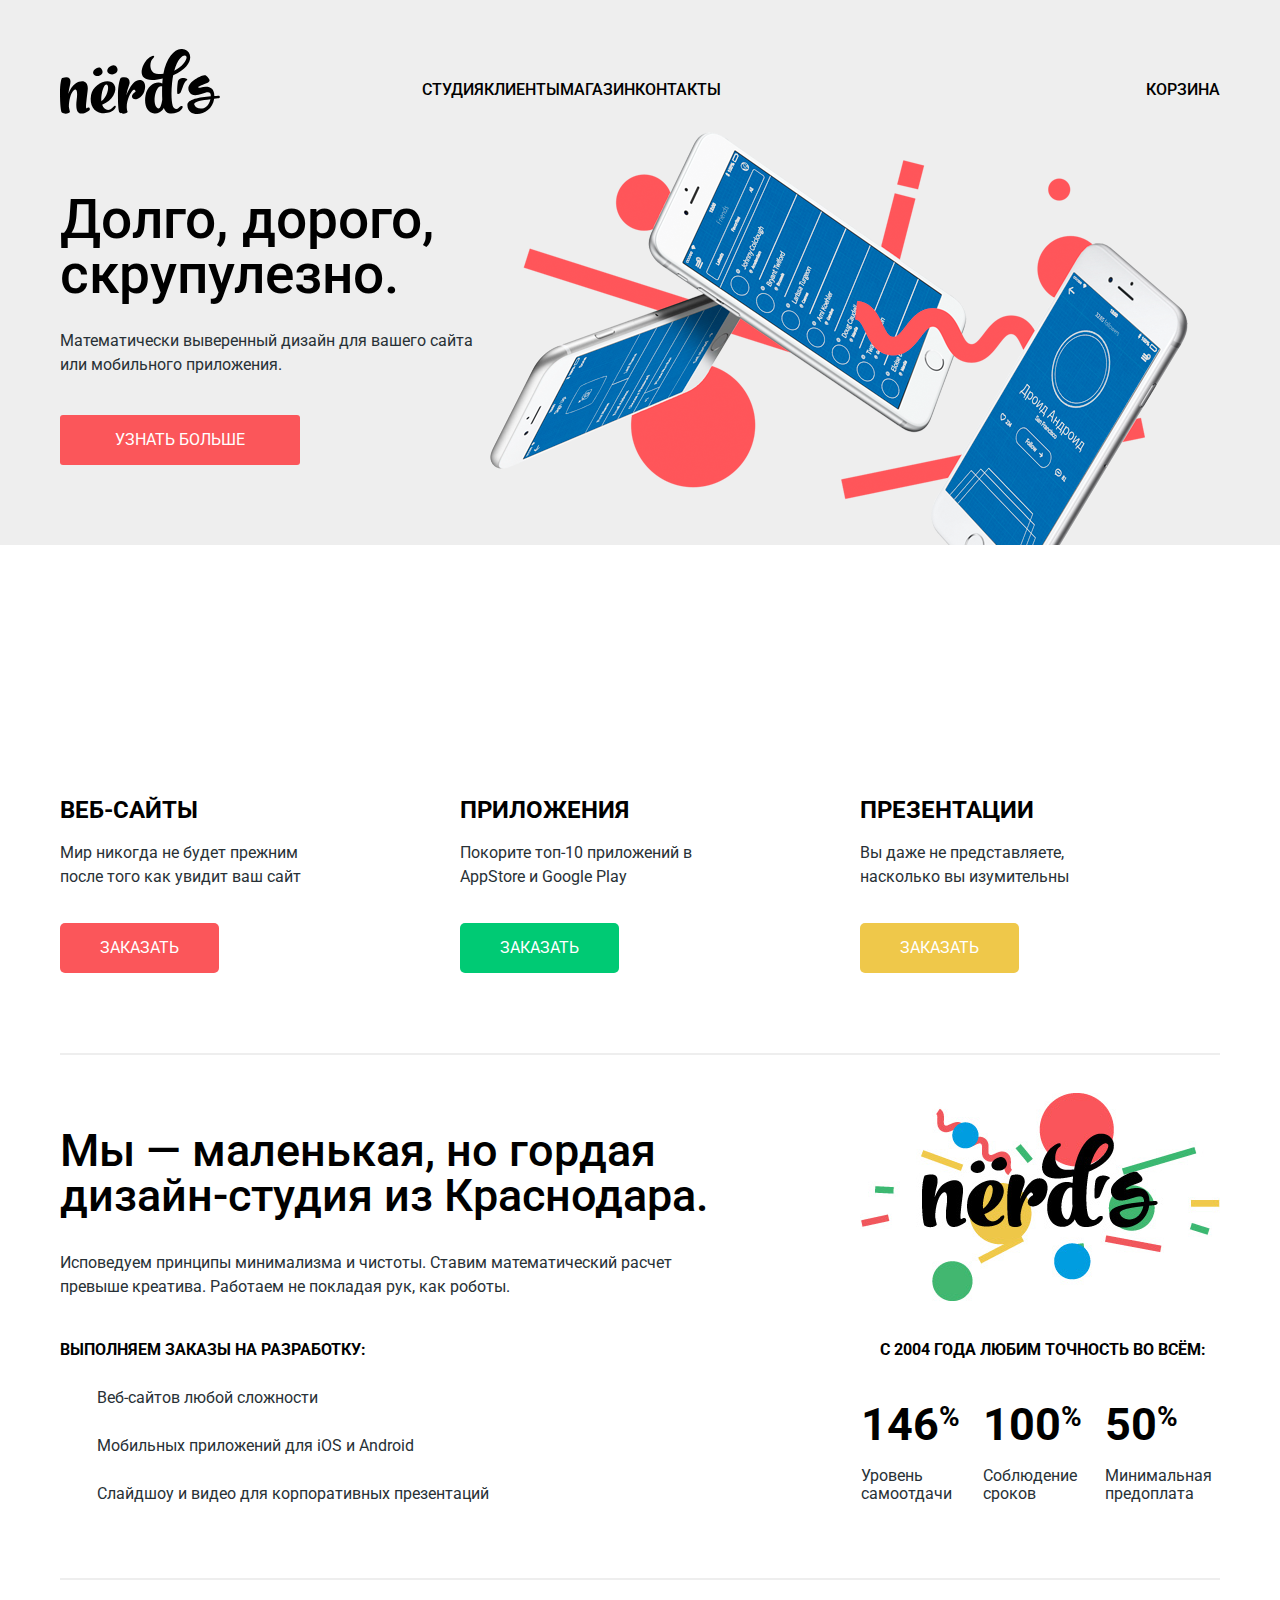
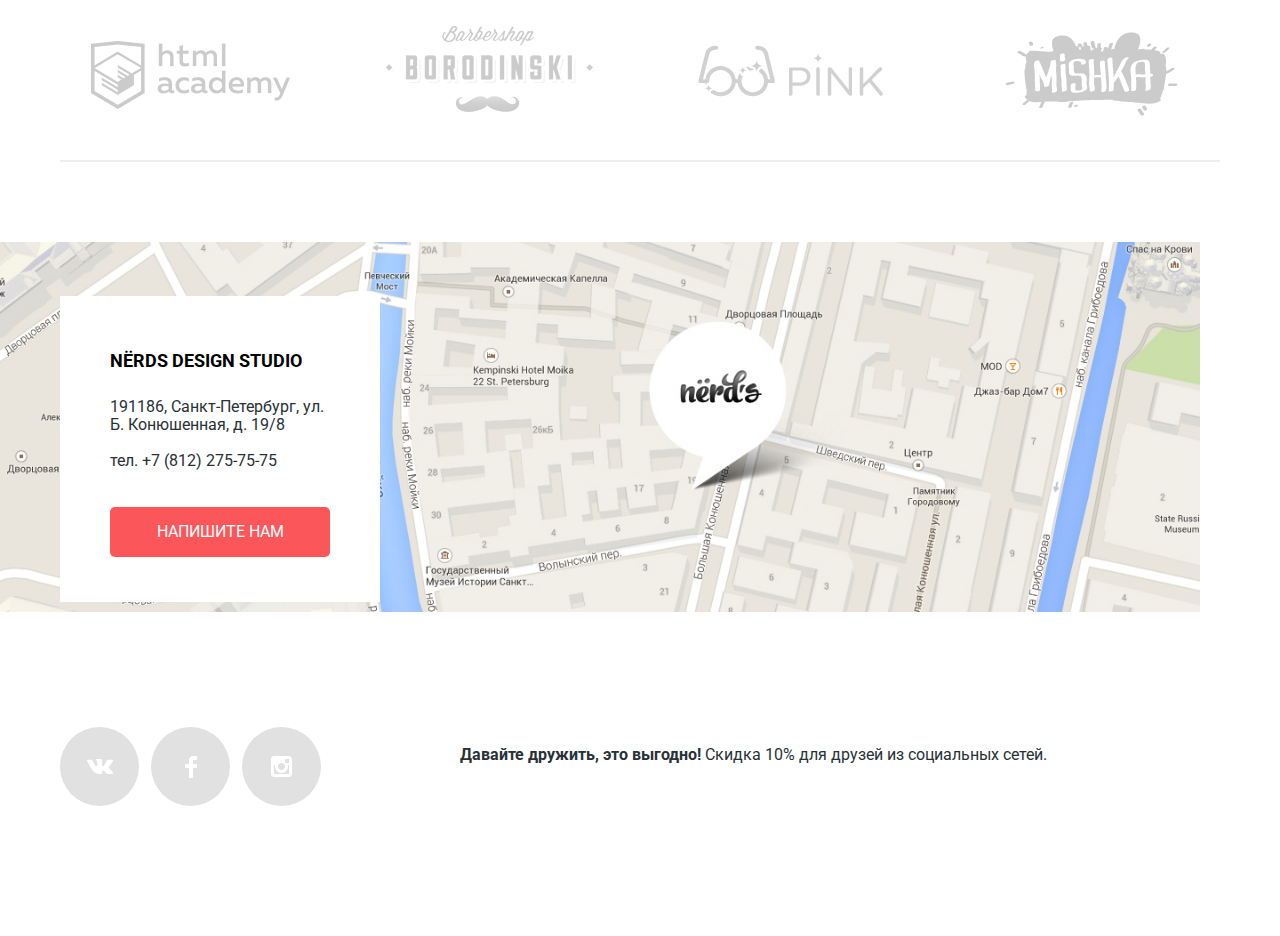
==== commit ac7e2c09: "Личный проект: начинаем оформление декоративных элементов" ====
--- a/index.html
+++ b/index.html
@@ -26,68 +26,170 @@
   </header>
 
   <main>
+    <h2 class="visually-hidden">Студия дизайна Nerds</h2>
+    <section class="slider">
+      <div class="container">
+        <h2 class="visually-hidden">Наши сильные стороны</h2>
+        <input class="slider-control visually-hidden" id="first-switcher" type="radio" name="leaf-slide" checked>
+        <input class="slider-control visually-hidden" id="second-switcher" type="radio" name="leaf-slide">
+        <input class="slider-control visually-hidden" id="third-switcher" type="radio" name="leaf-slide">
+        <div class="switch-container">
+          <label class="slider-switch" for="first-switcher"><span class="visually-hidden">Первый слайд</span></label>
+          <label class="slider-switch" for="second-switcher"><span class="visually-hidden">Второй слайд</span></label>
+          <label class="slider-switch" for="third-switcher"><span class="visually-hidden">Третий слайд</span></label>
+        </div>
+        <ul class="slider-list">
+          <li class="slider-item">
+            <h3>Долго, дорого, скрупулезно.</h3>
+            <p>Математически выверенный дизайн для вашего сайта или мобильного приложения.</p>
+            <button type="button" class="slider-item__button button-style universal-button">Узнать больше</button>
+          </li>
+          <li class="slider-item">
+            <h3>Любим математику как никто другой</h3>
+            <p>Никакого креатива, только математические формулы для расчета идеальных пропорций.</p>
+            <button type="button" class="slider-item__button button-style universal-button">Узнать больше</button>
+          </li>
+          <li class="slider-item">
+            <h3>Только ночь,<br> только хардкор</h3>
+            <p>Работать днем, как все? Мы против этого. Ближе к полуночи работа только начинается.</p>
+            <button type="button" class="slider-item__button button-style universal-button">Узнать больше</button>
+          </li>
+        </ul>
+      </div>
+    </section>
+
     <section class="offer container">
       <h2 class="visually-hidden">Наши предложения</h2>
       <ul class="offer-list">
         <li class="offer-item offer-sites">
           <h3>Веб-сайты</h3>
           <p>Мир никогда не будет прежним после того как увидит ваш сайт</p>
-          <button class="offer__button offer__button--red" type="button">Заказать</button>
+          <a class="button-style universal-button" type="button">Заказать</a>
         </li>
 
         <li class="offer-item offer-apps">
           <h3>Приложения</h3>
           <p>Покорите топ-10 приложений в AppStore и Google Play</p>
-          <button class="offer__button offer__button--green" type="button">Заказать</button>
+          <a class="button-style" type="button">Заказать</a>
         </li>
 
         <li class="offer-item offer-presentations">
           <h3>Презентации</h3>
           <p>Вы даже не представляете, насколько вы изумительны</p>
-          <button class="offer__button offer__button--yellow" type="button">Заказать</button>          
+          <a class="button-style" type="button">Заказать</a>
         </li>
       </ul>
     </section>
 
-    <section class="popup-letter">
-      <h2>Напишите нам</h2>
-      <form class="appointment-form" action="https://echo.htmlacademy.ru" method="post">
-        <p>
-          <label for="appointment-name">Ваще имя:</label>
-          <input id="appointment-name" type="text" name="name" placeholder="Имя Фамилия">
+    <section class="info container">
+      <h2 class="visually-hidden">Информация о студии</h2>
+      <div class="info-column--left">
+        <h3 class="info-about">
+          Мы — маленькая, но гордая дизайн-студия из Краснодара.
+        </h3>
+        <p class="info-principles">
+          Исповедуем принципы минимализма и чистоты. Ставим математический расчет превыше креатива. Работаем не покладая
+          рук, как роботы.
         </p>
-        <p>
-          <label for="appointment-email">Ваш e-mail:</label>
-          <input id="appointment-email" type="email" inputmode="email" name="email" placeholder="email@example.com">
-        </p>
-        <p>
-          <label for="appointment-letter">Текст письма:</label>
-          <textarea id="appointment-letter" name="letter" placeholder="В свободной форме">
-            В свободной форме
-          </textarea>
-        </p>
-        <button type="submit">Отправить</button>
-      </form>
+        <h3>выполняем заказы на разработку:</h3>
+        <ul class="info-order__list">
+          <li>Веб-сайтов любой сложности</li>
+          <li>Мобильных приложений для iOS и Android</li>
+          <li>Слайдшоу и видео для корпоративных презентаций</li>
+        </ul>
+      </div>
+      <div class="info-column--right">
+        <img class="info-logo" src="img/info-section-logo.png" alt="Логотип студии Nerds" width="360" height="208">
+        <h3>с 2004 года любим точность во всём:</h3>
+        <table class="info-numbers">
+          <tr>
+            <td class="info-percent">146<sup>%</sup></td>
+            <td class="info-percent">100<sup>%</sup></td>
+            <td class="info-percent">50<sup>%</sup></td>
+          </tr>
+          <tr>
+            <th class="info-numbers__criteria">Уровень самоотдачи</th>
+            <th class="info-numbers__criteria">Соблюдение сроков</th>
+            <th class="info-numbers__criteria">Минимальная предоплата</th>
+          </tr>
+        </table>
+      </div>
+    </section>
+
+    <section class="projects container">
+      <h2 class="visually-hidden">Наши проекты</h2>
+      <ul class="projects-list">
+        <li>
+          <a href="https://htmlacademy.ru/intensive/htmlcss"><img src="img/html-logo.png" width="200" height="75"
+              alt="логотип HTML-academy"><span class="visually-hidden">HTML-academy</span></a>
+        </li>
+        <li>
+          <a href="#"><img src="img/borodinski-logo.png" width="209" height="90"
+              alt="Логотип барбершопа Borodinski"><span class="visually-hidden">Барбершоп "Borodinski</span></a>
+        </li>
+        <li>
+          <a href="#"><img src="img/pink-logo.png" width="185" height="52" alt="Логотип Pink"><span
+              class="visually-hidden">Pink</span></a>
+        </li>
+        <li>
+          <a href="#"><img src="img/mishka-logo.png" width="175" height="90" alt="Логотип Mishka"><span
+              class="visually-hidden">Mishka</span></a>
+        </li>
+      </ul>
+    </section>
+
+    <section class="location">
+      <h2 class="visually-hidden">Наш адрес</h2>
+      <img class="map-img" width="1440" height="417" src="img/map-image.jpg"
+        alt="Мы находимся по адресу: город Санкт-Петербург, улица Большая Конюшенная, дом 19/8">
+      <iframe
+        src="https://www.google.com/maps/embed?pb=!1m18!1m12!1m3!1d1998.603787253323!2d30.320858716354532!3d59.93871648187622!2m3!1f0!2f0!3f0!3m2!1i1024!2i768!4f13.1!3m3!1m2!1s0x4696310fca145cc1%3A0x42b32648d8238007!2z0JHQvtC70YzRiNCw0Y8g0JrQvtC90Y7RiNC10L3QvdCw0Y8g0YPQuy4sIDE5LzgsINCh0LDQvdC60YIt0J_QtdGC0LXRgNCx0YPRgNCzLCAxOTExODY!5e0!3m2!1sru!2sru!4v1559157044660!5m2!1sru!2sru"
+        height="417" style="border:0" allowfullscreen></iframe>
+      <div class="location-info">
+        <h3 class="visually-hidden">Адрес студии дизайна Nerds</h3>
+        <b>nёrds design studio</b>
+        <p>191186, Санкт-Петербург, ул. Б. Конюшенная, д. 19/8</p>
+        <p>тел. <a class="location-info__tel" href="tel:+78122757575">+7 (812) 275-75-75</a></p>
+        <a class="location-button button-style universal-button" href="#">Напишите нам</a>
+      </div>
     </section>
   </main>
 
   <footer class="main-footer container">
     <ul class="footer-social">
-      <li><a class="footer-social__button" href="#"><img src="img/vk-icon.svg" width="80" height="80"
+      <li><a class="footer-social__button" href="#"><img src="img/vk-icon.svg" width="26" height="15"
             alt="Вконтакте"></a>
       </li>
-      <li><a class="footer-social__button" href="#"><img src="img/fb-icon.svg" width="80" height="80" alt="Фейсбук"></a>
+      <li><a class="footer-social__button" href="#"><img src="img/fb-icon.svg" width="12" height="22" alt="Фейсбук"></a>
       </li>
-      <li><a class="footer-social__button" href="#"><img src="img/insta-icon.svg" width="80" height="80"
+      <li><a class="footer-social__button" href="#"><img src="img/insta-icon.svg" width="21" height="21"
             alt="Инстаграм"></a>
       </li>
     </ul>
     <div class="footer-tegline">
-      <p><span>Давайте дружить, это выгодно!</span>
+      <p><b>Давайте дружить, это выгодно!</b>
         Скидка 10% для друзей из социальных сетей.</p>
     </div>
   </footer>
 
+  <!--<form class="appointment-form" action="https://echo.htmlacademy.ru" method="post">
+    <h2>Напишите нам</h2>
+    <div class="appointment-form__container">
+      <label>Ваше имя:
+        <input class="appointment-field input-field" type="text" name="name" placeholder="Имя Фамилия">
+      </label>
+
+      <label>Ваш e-mail:
+        <input class="appointment-field input-field" type="email" inputmode="email" name="email"
+          placeholder="email@example.com">
+      </label>
+    </div>
+    <label>Текст письма:</label>
+    <textarea id="appointment-letter input-field" rows="5" name="letter" placeholder="В свободной форме">
+          В свободной форме</textarea>
+    <button class="apointment-button button-style universal-button" type="submit">Отправить</button>
+    <button class="appointment-button__close" type="button"><span class="visually-hidden">закрыть</span></button>
+  </form>-->
 
 </body>
 
--- a/css/style.css
+++ b/css/style.css
@@ -1,24 +1,104 @@
 body {
+    min-width: 1200px;
     margin: 0;
-    padding: 0;
+    padding-bottom: 50px;
     font-family: "Roboto", "Arial", sans-serif;
-    font-size: 16px;    
-    text-align: left;
+    font-size: 16px;
+    line-height: 24px;
+    font-weight: 400;
+    color: #283136;
     background-color: #ffffff;
 }
 
-html {
-    box-sizing: border-box;
-}
-  
 *,
 *::before,
 *::after {
-     box-sizing: inherit;
-}
-  
+    box-sizing: inherit;
+}
+
 a {
     text-decoration: none;
+}
+
+img {
+    max-width: 100%;
+    height: auto;
+}
+
+.visually-hidden:not(:focus):not(:active), 
+input[type=checkbox].visually-hidden, 
+input[type=radio].visually-hidden {
+    position: absolute;
+    width: 1px;
+    height: 1px;
+    margin: -1px;
+    padding: 0;
+    overflow: hidden;    
+    clip-path: inset(100%);
+    clip: rect(0 0 0 0);
+    white-space: nowrap;
+    border: 0;
+}
+
+.container {
+    width: 1160px;
+    padding-left: 20px;
+    padding-right: 20px;
+    margin: 0 auto;
+}
+
+.button-style {
+    display: inline-block;    
+    box-sizing: border-box;
+    font: inherit;
+    line-height: 18px;
+    text-align: center;
+    color: #ffffff;
+    vertical-align: middle;
+    text-transform: uppercase;
+    cursor: pointer;
+    border: 0;
+    border-radius: 5px;
+}
+
+.button-style:active {    
+    box-shadow: 0 3px rgba(0, 0, 0, 0.1) inset;
+    outline: 0;
+}
+
+.universal-button {
+    background-color: #fb565a;
+}
+
+.universal-button:focus, .universal-button:hover {
+    background-color: #e74246;
+}
+
+.universal-button:active {
+    background-color: #d7373b;
+}
+
+.input-field {
+    font-family: inherit;
+    font-size: 16px;
+    line-height: 18px;
+    color: rgba(68, 68, 68, .5);
+    border: 2px solid #d7dcde;
+    outline: 0;
+}
+
+.input-field:hover {
+    border-color: #b4b9bb;
+}
+
+.input-field:focus {
+    color: #444444;
+    border-color: #000000;
+}
+
+.input-field:invalid {
+    color: #e74246;
+    border-color: #e74246;
 }
 
 .main-header {
@@ -27,8 +107,8 @@
 }
 
 .main-logo {
-    margin-right: 140px;
-    margin-top: 49px;
+    margin-right: 202px;
+    margin-top: -2px;
 }
 
 .main-logo[href]:hover img {
@@ -39,28 +119,32 @@
     opacity: 0.3;
 }
 
-.main-navigation {
+.main-navigation, 
+.site-navigation {    
     display: flex;
+}
+
+.main-navigation {    
+    align-items: center;
     line-height: 30px;
     font-weight: 500;
     color: #000000;
 }
 
-.site-navigation {
-    display: flex;
+.site-navigation {    
+    flex-wrap: wrap;
     width: 540px;
-    margin: 0;
     padding: 0;
     list-style: none;
-}
-
-.cart, 
-.site-navigation {
+    margin: 4px 0 0;
+}
+
+.cart {
     margin-top: 4px;
 }
 
-.site-navigation li:not(:last-child) {
-    margin-right: 46px;
+.cart li:not(:last-child) {
+    margin-right: 46px;;
 }
 
 .cart {
@@ -74,53 +158,181 @@
     left: 1px;
     top: 16px;    
     width: 15px;
-    height: 15px;  
-    background-image: url("../img/cart-icon.svg");
-    background-position: 0px 0px;
-}
-
-.site-navigation a,
-.cart {
+    height: 15px;
+    background-image: url(../img/cart-icon.svg);
+    background-position: 0 0;
+}
+
+.cart, 
+.site-navigation a {    
+    box-sizing: border-box;
     padding-top: 9px;
     padding-bottom: 9px;
-}
-
-.cart,
-.site-navigation a {
     text-transform: uppercase;
     color: #000000;
 }
 
+.cart:focus, 
 .cart:hover, 
-.site-navigation a:hover {
+.site-navigation a:focus, 
+.site-navigation a:hover, 
+.templates-popup__link:focus h3, 
+.templates-popup__link:hover h3 {
     color: #fb565a;
 }
 
 .cart:active, 
 .site-navigation a:active {
-    color: rgba(0, 0, 0, 0.3);
-}
-
-/*--*/
-
-.offer {
-    margin-bottom: 123px;
-    padding-left: 20px;
-    padding-right: 20px;
-}
-  
-
-.offer-list {
+    color: rgba(0, 0, 0, 0.3)
+}
+
+.cart:not([href]), 
+.site-navigation a:not([href]) {
+    border-bottom: 2px solid #fb565a;
+}
+
+.slider {
+    position: relative;
+    margin-bottom: 80px;
+    background-color: #eeeeee;
+}
+
+.switch-container {
+    position: absolute;
+    left: 50%;
+    bottom: 87px;    
     display: flex;
-    justify-content: space-between;  
-    margin:0;
+    width: 120px;
+    margin-left: -52px;
+}
+
+.slider-switch, 
+.slider-switch::before {
+    width: 18px;
+    height: 18px;
+    border-radius: 50%;
+}
+
+.slider-switch {
+    display: block;
+    margin-right: 1px;
+    padding: 8px;
+    cursor: pointer;
+    position: relative;
+}
+
+.slider-switch::before {
+    position: absolute;
+    top: 8px;
+    left: 8px;    
+    background: #ffffff;
+}
+
+.slider-control:nth-of-type(1):focus~.switch-container 
+.slider-switch:nth-child(1)::before, 
+.slider-control:nth-of-type(2):focus~.switch-container 
+.slider-switch:nth-child(2)::before, 
+.slider-control:nth-of-type(3):focus~.switch-container 
+.slider-switch:nth-child(3)::before {    
+    box-shadow: inset 0 0 0 2px #68bbff;
+}
+
+.slider-control:nth-of-type(1):checked~.switch-container 
+.slider-switch:nth-child(1)::after, 
+.slider-control:nth-of-type(2):checked~.switch-container 
+.slider-switch:nth-child(2)::after, 
+.slider-control:nth-of-type(3):checked~.switch-container 
+.slider-switch:nth-child(3)::after {
+    position: absolute;
+    top: 13px;
+    left: 13px;    
+    width: 4px;
+    height: 4px;
+    border: 2px solid #c1c1c1;
+    border-radius: 50%;
+}
+
+.slider-list {
+    margin: 0;
     padding: 0;
-    padding-bottom: 30px;
-    border-bottom: 2px solid #eeeeee;  
-    list-style: none;    
-}
-
-.offer-item {    
+    list-style: none;
+}
+
+.slider-item {
+    display: none;
+    width: 1160px;
+    margin-right: 20px;
+    padding: 68px 0 80px;    
+    flex-shrink: 0;
+}
+
+.slider-item h3 {
+    max-width: 600px;
+    margin: 0 0 27px;
+    font-size: 55px;
+    line-height: 55px;
+    font-weight: 500;
+    color: #000000;
+}
+
+.slider-item p {
+    max-width: 430px;
+    margin: 0 0 38px;
+}
+
+.slider-item__button {
+    display: block;
+    width: 240px;
+    padding: 17px 0;
+    font-size: 16px;
+    line-height: 16px;
+    text-decoration: none;
+    border-radius: 3px;
+}
+
+.offer-item .button-style:active, 
+.slider-item__button:active {
+    color: rgba(255, 255, 255, .3);
+}
+
+.slider-item:nth-child(1) {
+    background-image: url(../img/slide1.png);
+    background-repeat: no-repeat;
+    background-position: 93% 8px;
+}
+
+.slider-item:nth-child(2), 
+.slider-item:nth-child(3) {
+    background-image: url(../img/slide2.png);
+    background-repeat: no-repeat;
+    background-position: 100% 0;
+}
+
+.slider-item:nth-child(3) {
+    background-image: url(../img/slide3.png);
+    background-position: 100% 20px;
+}
+
+.slider-control:nth-of-type(1):checked~.slider-list 
+.slider-item:nth-child(1), 
+.slider-control:nth-of-type(2):checked~.slider-list 
+.slider-item:nth-child(2), 
+.slider-control:nth-of-type(3):checked~.slider-list 
+.slider-item:nth-child(3) {
+    display: block
+}
+
+.offer-list {    
+    display: flex;    
+    flex-wrap: wrap;
+    margin: 0;
+    padding: 0 0 30px;
+    border-bottom: 2px solid #eeeeee;
+    list-style: none;
+}
+
+.offer-item {
+    position: relative;
     width: 300px;
     margin-right: 100px;
     margin-bottom: 50px;
@@ -130,226 +342,796 @@
 .offer-item::before {
     position: absolute;
     left: 0;
-    top: 0;        
+    top: 0;    
     display: block;
     width: 300px;
-    height: 146px; 
+    height: 146px;
 }
 
 .offer-item:nth-child(3n) {
     margin-right: 0;
 }
 
+.info h3, 
 .offer-item h3 {
-    margin-bottom: 10px;    
+    text-transform: uppercase;
+    color: #000000;
+}
+
+.offer-item h3 {
+    margin-bottom: 10px;
     font-size: 24px;
     line-height: 30px;
-    text-transform: uppercase;
-    color: #000000;
-  }
-
-.offer-style {
-    width: 300px;
-    height:146px;
-    background-position: 0 0;
-    background-repeat: no-repeat;
-}
-
-.offer-sites {
-    background: #fb565a url("../img/illustration-1.jpg");
-}
-
-.offer-apps {
-    background: #00ca74 url("../img/illustration-2.jpg");
-}
-
-.offer-presentations {
-    background: #efc849 url("../img/illustration-3.jpg");
-}
-
-.offer-button {
-    text-transform: uppercase;
-    color:#ffffff; 
-    width: 160px;
-    height: 50px;    
-}
-
-.offer-item .offer-button {
-    padding: 16px 40px; 
-}
-    
-.offer__button--red {     
-    background-color: #fb565a;
-}
-  
-.offer__button--red:hover {
-    background-color: #e74246;
-}
-  
-.offer__button--red:active {
-    color: rgba(255, 255, 255, 0.3);  
-    background-color: #d7373b;
-}
-  
-.offer__button--green {  
-    width: 160px;
-    height: 50px;     
-    background-color: #00ca74;  
-}
-  
-.offer__button--green:hover {
+}
+
+.offer-item p {
+    width: 250px;
+    margin-bottom: 34px;
+}
+
+.offer-item 
+.button-style {
+    padding: 16px 40px;
+}
+
+.offer-sites::before {
+    background: #fb565a url(../img/offer-sites.jpg) no-repeat 0 0;
+}
+
+.offer-apps::before {
+    background: #00ca74 url(../img/offer-apps.jpg) no-repeat 0 0;
+}
+
+.offer-apps 
+.button-style {
+    background-color: #00ca74;
+}
+
+.offer-apps 
+.button-style:hover {
     background-color: #00bc6c;
 }
-  
-.offer__button--green:active {
-    color: rgba(255, 255, 255, 0.3);  
+
+.offer-apps 
+.button-style:active {
     background-color: #00aa62;
 }
-  
-.offer__button--yellow {     
+
+.offer-presentations::before {
+    background: #efc849 url(../img/offer-presentation.jpg) no-repeat 0 0;
+}
+
+.offer-presentations 
+.button-style {
     background-color: #efc84a;
 }
-  
-.offer__button--yellow:hover {
+
+.offer-presentations 
+.button-style:hover {
     background-color: #eab534;
 }
-  
-.offer__button--yellow:active {
-    color: rgba(255, 255, 255, 0.3);  
+
+.offer-presentations 
+.button-style:active {
     background-color: #e5a722;
 }
 
-/*--*/
-
-.filter fieldset {
+.info {    
+    display: flex;    
+    justify-content: space-between;
+    padding-top: 38px;
+    margin-bottom: 72px;
+}
+
+.info-column--left {
+    width: 665px;
+}
+
+.info h3 {
     margin: 0;
     padding: 0;
-}
-
-.filter ul {
+    font-size: 16px;
+    line-height: 24px;
+    font-weight: 700;
+}
+
+.info 
+.info-about {
+    margin-top: 35px;
+    margin-bottom: 33px;
+    font-size: 45px;
+    line-height: 45px;
+    font-weight: 500;
+    text-transform: inherit;
+}
+
+.info-principles {
+    margin-bottom: 39px;
+}
+
+.info-order__list {
+    padding: 24px 0 0 37px;
+    margin: 0;
+    list-style: none;
+}
+
+.info-order__list li {
+    position: relative;
+    margin-bottom: 24px
+}
+
+.info-order__list li:last-child {
+    margin-bottom: 0;
+}
+
+.info-order__list li::before {
+    position: absolute;
+    top: 50%;
+    left: -36px;    
+    display: block;
+    width: 25px;
+    height: 2px;
+    background-color: #fb565a;
+}
+
+.info-column--right {
+    width: 360px;
+}
+
+.info-column--right h3 {
+    margin: 0 0 50px;
+    padding-right: 14px;
+    text-align: right;
+}
+
+.info-logo {
+    margin-bottom: 30px;
+}
+
+.info-numbers {
+    width: 360px;
+    border-spacing: 0;
+}
+
+.info-percent {
+    padding-right: 19px;
+    padding-bottom: 20px;
+    font-size: 45px;
+    font-weight: 700;
+    text-align: left;
+    color: #000000;
+}
+
+.info-percent sup {
+    font-size: 28px;
+}
+
+.info-numbers__criteria {
+    padding-top: 10px;
+    line-height: 18px;
+    font-weight: 400;
+    text-align: left;
+    vertical-align: middle;
+}
+
+.projects {
+    margin-bottom: 80px;
+}
+
+.projects-list, 
+.projects-list li {    
+    display: flex;
+}
+
+.projects-list {    
+    flex-wrap: wrap;
+    margin: 0;
+    padding: 46px 0 24px;
+    list-style: none;
+    border-top: 2px solid #eeeeee;
+    border-bottom: 2px solid #eeeeee;
+}
+
+.projects-list li {
+    position: relative;   
+    justify-content: center;    
+    align-items: center;
+    width: 260px;
+    margin-right: 40px;
+    margin-bottom: 20px;
+    text-align: center;
+}
+
+.projects-list li:nth-child(4n) {
+    margin-right: 0;
+}
+
+.projects-list li:not(:nth-child(4n))::after {
+    position: absolute;
+    top: 50%;
+    right: -20px;    
+    width: 2px;
+    height: 52px;
+    margin-top: -27px;
+    background-color: #eeeeee;
+}
+
+.projects-list img {
+    display: block;
+    opacity: 0.2;
+}
+
+.projects-list img:hover {
+    opacity: 1;
+}
+
+.projects-list img:active {
+    opacity: 0.1;
+}
+
+.main-catalog__title {
+    padding-top: 68px;
+    padding-bottom: 108px;
+    margin-bottom: 55px;
+    background-color: #eeeeee;
+}
+
+.catalog-name {
+    margin: 0;
+    font-size: 55px;
+    line-height: 55px;
+    color: #000000;
+    text-align: center;
+}
+
+.filter-list {    
+    display: flex;    
+    justify-content: space-between;
+}
+
+.template-catalog {
+    width: 760px;
+}
+
+.catalog-form ul, 
+.catalog-filter {
+    line-height: 20px;
+}
+
+.catalog-filter fieldset {
+    border: 0;
+}
+
+.catalog-filter legend {
+    font-size: 18px;
+    font-weight: 700;
+    line-height: 30px;
+    text-transform: uppercase;
+    color: #000000;
+}
+
+.catalog-filter 
+.button-style {
+    width: 260px;
+    height: 50px;
+    color: #000000;
+    background-color: #eeeeee;
+}
+
+.pagination-list 
+.button-style, 
+.catalog-filter 
+.button-style {
+    font: inherit;
+    font-size: 16px;
+    line-height: 18px;
+    text-transform: uppercase;
+    font-weight: 500;
+}
+
+.pagination-list 
+.button-style:hover, 
+.catalog-filter 
+.button-style:hover {
+    background-color: #dfdfdf;
+}
+
+.pagination-list 
+.button-style:active, 
+.catalog-filter 
+.button-style:active {
+    color: rgba(0, 0, 0, .3);
+    background-color: #d5d5d5;
+}
+
+.catalog-form fieldset {
+    display: block;
     margin: 0;
     padding: 0;
+}
+
+.catalog-form ul {
+    margin: 0;
+    padding: 0;
+    font-size: 16px;
     list-style: none;
 }
 
-.filter-grid label {
+.catalog-form li {
+    margin-bottom: 20px;
+    padding-left: 36px;
+}
+
+.catalog-form li:last-child {
+    margin-bottom: 0;
+}
+
+.catalog-form 
+.catalog-form__price {
+    margin-bottom: 56px;
+}
+
+.catalog-form__price legend {
+    margin-bottom: 48px;
+}
+
+.range-drag {    
+    display: flex;    
+    justify-content: center;
+    align-items: center;
+    width: 260px;
+    height: 80px;
+    margin-bottom: 14px;
+    border-radius: 5px;
+    background-color: #eeeeee;
+}
+
+.range-drag--stripe {
+    position: relative;    
+    box-sizing: border-box;
+    width: 212px;
+    height: 2px;
+    background-color: #00ca74;
+    border-right: 60px solid #d7dcde;
+}
+
+.range-drag--stripe::after, 
+.range-drag--stripe::before {
+    position: absolute;    
+    width: 4px;
+    height: 4px;
+    background-color: #ababab;
+    border: 8px solid #fff;
+    border-radius: 50%;
+    -webkit-box-shadow: 0 2px #cccdcd;
+    box-shadow: 0 2px #cccdcd;
+}
+
+.range-drag--stripe::before {
+    left: -5px;
+    top: -10px;
+}
+
+.range-drag--stripe::after {
+    right: -5px;
+    top: -10px;
+}
+
+.range-drag__input {    
+    display: flex;    
+    align-items: center;
+    width: 260px;
+    margin: 0;
+}
+
+.range-drag__input label {
+    margin-bottom: 2px;
+    margin-right: 12px;
+    font-size: 16px;
+    line-height: 22px;
+    text-transform: uppercase;
+}
+
+.range-drag__input input {
+    -webkit-box-sizing: border-box;
+    box-sizing: border-box;
+    width: 80px;
+    height: 36px;
+    padding: 7px 0 7px 5px;
+    font: inherit;
+    font-size: 16px;
+    line-height: 22px;
+    text-align: center;
+    background-color: #eeeeee;
+    border: 0;
+    border-radius: 3px;
+}
+
+.range-drag__input 
+.min-price {
+    margin-right: auto;
+}
+
+.catalog-form 
+.filter-block__grid {
+    margin-bottom: 45px;
+}
+
+.filter-block__features legend, 
+.filter-block__grid legend {
+    margin-bottom: 16px
+}
+
+.filter-block__features label, 
+.filter-block__grid label {
+    position: relative;
     cursor: pointer;
 }
 
-.filter-grid label::before {
-    border: 4px solid #000000;
+.filter-block__grid label::before {
+    position: absolute;
+    left: -35px;
+    top: -3px;    
+    width: 17px;
+    height: 17px;
+    border: 4px solid #000;
     border-radius: 50%;
     opacity: 0.4;
 }
 
-.layout-group-radio:checked+label::after {
-    background-color: #000000;
+.filter-layout__radio:checked+label::after {
+    position: absolute;
+    left: -27px;
+    top: 5px;    
+    width: 9px;
+    height: 9px;
+    background-color: #000;
     border-radius: 50%;
     opacity: 0.4;
 }
 
-.layout-group-radio:focus+label::before, 
-.layout-group-radio:focus+label::after, 
-.layout-group-radio:not(:disabled):hover+label::before, 
-.layout-group-radio:not(:disabled):hover+label::after {
+.checkbox-filter:focus+label::before, 
+.checkbox-filter:not(:disabled):hover+label::before, 
+.filter-layout__radio:focus+label::after, 
+.filter-layout__radio:focus+label::before, 
+.filter-layout__radio:not(:disabled):hover+label::after, 
+.filter-layout__radio:not(:disabled):hover+label::before {
     opacity: 1;
 }
 
-.layout-group-radio:disabled+label {
+.checkbox-filter:disabled+label, 
+.filter-layout__radio:disabled+label {
     opacity: 0.3;
-}
-
-.filter-features label {
-    cursor: pointer;
-}
-
-.checkbox-filter:not(:disabled):hover+label::before, 
-.checkbox-filter:focus+label::before {
-    opacity: 1;
-}
-
-.checkbox-filter:disabled+label {
-    opacity: 0.3;
+    cursor: default;
+}
+
+.catalog-form 
+.filter-block__features {
+    margin-bottom: 48px;
+}
+
+.checkbox-filter+label::before {
+    position: absolute;
+    top: -2px;
+    left: -35px;
+    width: 28px;
+    height: 25px;
+    background: url(../img/checkbox-off.svg) no-repeat;
+    opacity: 0.4;
 }
 
 .checkbox-filter:checked+label::before {
-    background-image: url("../img/checkbox-on.svg");
-    background-repeat: no-repeat;
-}
-
-.checkbox-filter:disabled+label, 
-.layout-group-radio:disabled+label {
-    cursor: default;
-}
-
-/*--*/
-
-.template-catalog__list {    
+    background: url(../img/checkbox-on.svg) no-repeat;
+}
+
+.sorting-bar, 
+.templates-list {    
     display: flex;    
     justify-content: space-between;
+}
+
+.templates-list {    
+    flex-wrap: wrap;
     width: 760px;
     padding: 0;
-    margin-bottom: 28px;    
     list-style: none;
-}
-
-.template-catalog {
-    width: 760px;
-    min-height: 1914px;  
+    margin-bottom: 28px;
+}
+
+.sorting-bar {    
+    align-items: flex-start;
+    margin-bottom: 52px;
+}
+
+.sorting-header {
+    margin: 3px 0 0;
     font-size: 18px;
-    font-weight: bold;
-}
-
-.template-catalog__item {
+    line-height: 18px;
+    text-transform: uppercase;
+    color: #000000;
+}
+
+.sorting-options {
+    max-width: 500px;
+    padding-top: 1px;
+    margin: 0 0 0 auto;
+}
+
+.sorting-options a:not(.sorting-arrow) {
+    margin-right: 24px;
+}
+
+.sorting-arrows a, 
+.sorting-options a {
+    display: inline-block;
+    font-size: 14px;
+    line-height: 18px;
+    text-transform: uppercase;
+    color: #000000;
+    vertical-align: middle;
+    opacity: 0.3;
+}
+
+.sorting-arrows a:focus, 
+.sorting-arrows a:hover, 
+.sorting-options a:focus, 
+.sorting-options a:hover {
+    opacity: 0.6;
+}
+
+.sorting-arrows a:active, 
+.sorting-options a:active {
+    opacity: 1;
+}
+
+.sorting-arrows {
+    margin: 0;
+}
+
+.sorting-arrow {
+    position: relative;
+    display: inline-block;
+    width: 25px;
+    height: 15px;
+    margin-bottom: 2px;
+    vertical-align: middle;
+}
+
+.sorting-arrow::before {
+    position: absolute;
+    top: 5px;
+    right: 0;    
+    border: 6px solid #000;
+    border-top-width: 10px;
+    border-bottom-width: 0;
+    border-left-color: transparent;
+    border-right-color: transparent;
+}
+
+.sorting-arrow--down {
+    margin-left: 8px;
+}
+
+.sorting-arrow--up::before {    
+    transform: rotate(180deg);
+}
+
+.templates-item {
+    position: relative;
+    margin-bottom: 32px;
+    padding-top: 41px;
+    overflow: hidden;
+}
+
+.templates-item::before {
+    position: absolute;
+    top: 1px;
+    left: 0;    
     width: 360px;
-    margin-bottom: 33px;
-    margin-right: 40px;  
-    font-size: 14px;
-    font-weight: normal;    
-    min-height: 576px;
-}
-
-.template-catalog__list {
+    height: 41px;
+    background-color: #4d4d4d;
+    border-top-left-radius: 5px;
+    border-top-right-radius: 5px;
+    opacity: 0.12;
+}
+
+.templates-item::after {
+    position: absolute;
+    top: 14px;
+    left: 16px;    
+    width: 14px;
+    height: 14px;
+    background-color: #ffffff;
+    border-radius: 50%;    
+    box-shadow: 46px 0 0 0 #ffffff, 23px 0 0 0 #ffffff;
+}
+
+.templates-item img {
+    display: block;
+}
+
+.templates-item__popup {
+    position: absolute;
+    bottom: 0;
+    left: 0;
+    width: 360px;
+    max-height: 545px;
+    padding-top: 27px;
+    overflow: auto;
+    background-color: #eeeeee;
+    opacity: 0;    
+}
+
+.templates-item:focus-within 
+.templates-item__popup {
+    opacity: 1;
+}
+
+.templates-item:hover 
+.templates-item__popup, 
+.templates-item:hover::before {
+    opacity: 1;
+}
+
+.templates-item__popup h3 {
+    margin-top: 0;
+    margin-bottom: 15px;
+    font-size: 18px;
+    line-height: 30px;
+    text-align: center;
+    font-weight: 700;
+    color: #000000;
+    text-transform: uppercase;
+}
+
+.templates-popup__link:active h3 {
+    color: #000000;
+    opacity: 0.3;
+}
+
+.templates-item__popup p {
+    width: 200px;
+    margin: 0 auto 30px;
+    text-align: center;
+    color: #666;
+    line-height: 18px;
+}
+
+.templates-item__popup .button-style {
+    display: block;
+    width: 200px;
+    height: 50px;
+    padding-top: 17px;
+    margin-left: auto;
+    margin-right: auto;
+    margin-bottom: 43px;
+}
+
+.pagination-list {    
+    display: flex;    
+    justify-content: flex-start;    
+    flex-wrap: wrap;
+    margin: 0;
+    padding: 0 0 60px;
+    list-style: none;
+}
+
+.pagination-item {
+    display: block;    
+    box-sizing: border-box;
+    min-width: 50px;
+    height: 50px;
+    margin-right: 10px;
+    padding: 17px 21px 21px;
+    font-size: 16px;
+    line-height: 18px;
+    font-weight: 500;
+    color: #000000;
+    vertical-align: middle;
+    text-align: center;
+    background-color: #eee;
+    border-radius: 2px;
+}
+
+.pagination-item:focus, 
+.pagination-item:hover {
+    background-color: #dfdfdf;
+}
+
+.pagination-item:active {
+    color: rgba(0, 0, 0, .3);
+    background-color: #d5d5d5;
+        box-shadow: 0 3px rgba(0, 0, 0, .1) inset;
+}
+
+.pagination-item.pagination-item__current {
+    padding: 14px 16px 18px;
+    background-color: #ffffff;
+    border: 3px solid #dbdbdb;
+}
+
+.pagination-list 
+.button-style {
+    width: 260px;
+    height: 50px;
+    padding-top: 17px;
+    margin-right: 11px;
+    color: #000000;
+    text-align: center;
+    background-color: #eee;
+    border-radius: 2px;
+}
+
+.location {
+    position: relative;
+}
+
+.location iframe {
+    width: 100%;
+    border: 0;
+}
+
+.map-img {
+    position: absolute;
+    top: 0;
+    left: 50%;
+    z-index: -1;
+    margin-left: -720px;
+}
+
+.location-info {
+    position: absolute;
+    top: 54px;
+    left: 50%;
+    width: 220px;
+    margin-left: -580px;
+    padding: 50px 50px 45px;
+    background-color: #ffffff;
+}
+
+.location-info b {
+    display: block;
+    margin-bottom: 22px;
+    font-size: 18px;
+    line-height: 30px;
+    text-transform: uppercase;
+    font-weight: 700;
+    color: #000000;
+}
+
+.location-info p {
+    margin: 0 0 18px;
+    font-size: 16px;
+    line-height: 18px;
+}
+
+.location-info__tel {
+    text-decoration: none;
+    color: #283136;
+}
+
+.location-button {
+    width: 220px;
+    height: 50px;
+    padding: 16px 40px;
+    margin-top: 19px;
+}
+
+.footer-social, .main-footer {    
     display: flex;
-    flex-wrap: wrap;  
+}
+
+.main-footer {
+    margin-bottom: 70px;
+    margin-top: 61px;
+}
+
+.footer-social {    
+    flex-wrap: wrap;
+    width: 261px;
     padding: 0;
-    margin-bottom: 60px;  
+    margin: 0 139px 0 0;
     list-style: none;
-}
-
-.template-catalog__item:nth-child(2n) {
-    margin-right: 0;
-}
-
-/*--*/
-
-.main-footer {
-    display: flex;
-    margin-bottom: 70px;
-    margin-top: 61px;  
-}
-
-.footer-social {
-    display: flex;
-    flex-wrap: wrap;
-    justify-content: space-between;  
-    width: 261px;
-    margin: 0;
-    padding: 0;
-    margin-right: 139px;
-    list-style: none;
-}
-
-.footer-social__button {
-    display: flex;
-    justify-content: center;  
-    width: 80px;
-    height: 80px;
-    list-style: none;
-    text-align: center;
-    align-items: center;  
-    background-color: #e1e1e1;
-    border-radius: 60px;
 }
 
 .footer-social li {
@@ -360,35 +1142,142 @@
     margin-right: 12px;
 }
 
-.footer-social__button:hover, 
-.footer-social__button:focus {
+.footer-social__button {    
+    display: flex;    
+    justify-content: center;    
+    align-items: center;
+    width: 79px;
+    height: 79px;
+    background-color: #e1e1e1;
+    border-radius: 50%;
+}
+
+.footer-social__button:focus, 
+.footer-social__button:hover {
     background-color: #e74246;
 }
 
 .footer-social__button:active {
-    background-color: #d7373b;
-}
-
-.footer-social__button img {
+    background-color: #d7373b;    
+    box-shadow: 0 3px rgba(0, 0, 0, .1) inset;
+}
+
+.footer-social__button:active img {
     opacity: 0.3;
 }
 
-.footer-tegline {
+.footer-discount {
     max-width: 650px;
-    margin: 0;
-    margin-top: 7px;  
+    margin: 7px 0 0;
     color: #444444;
     line-height: 22px;
 }
 
-.footer-tegline span {
+.footer-discount b {
+    display: block;
+    margin-bottom: 10px;
     font-size: 36px;
     line-height: 36px;
-    color: #000000;
-    font-weight: bold;
-}
-
-.popup-letter {
-    display: none;
-}
- 
+    font-weight: 700;
+    color: #000000;
+}
+
+.appontment-form {
+    position: fixed;
+    left: 50%;
+    top: 25%;
+    display: none;    
+    box-sizing: border-box;
+    width: 960px;
+    margin-left: -480px;
+    padding: 66px 100px 85px;
+    background-color: #ffffff;    
+    box-shadow: 0 15px 30px -5px #000101;
+}
+
+
+.appontment-form h2 {
+    margin-top: 0;
+    margin-bottom: 38px;
+    font-size: 45px;
+    line-height: 45px;
+    color: #000000;
+}
+
+.appontment-form label {
+    font-size: 16px;
+    font-weight: 700;
+    color: #000000;
+}
+
+.appontment-form__container {    
+    display: flex;
+    margin-bottom: 31px;
+}
+
+.appointment-field, 
+.appointment-letter {    
+    box-sizing: border-box;
+}
+
+.appointment-field {
+    height: 50px;
+    margin-right: 40px;
+    width: 360px;
+    padding: 13px 13px 17px;
+    margin-top: 7px;
+}
+
+.appointment-letter {
+    width: 100%;
+    resize: vertical;
+    padding: 10px 13px 13px;
+    margin-top: 5px;
+    margin-bottom: 41px;
+}
+
+.appointment-button {
+    width: 260px;
+    height: 50px;
+    padding: 16px 20px;
+}
+
+.form-button__close {
+    position: absolute;
+    top: 78px;
+    right: 89px;
+    width: 22px;
+    height: 22px;
+    background: 0 0;
+    border: 0;
+    opacity: 0.3
+}
+
+.form-button__close::after, 
+.form-button__close::before {
+    position: absolute;
+    right: 0;
+    top: 10px;    
+    width: 27px;
+    height: 4px;
+    margin-right: -2px;
+    background-color: #e74246;
+}
+
+.form-button__close::before {    
+    transform: rotate(45deg);
+}
+
+.form-button__close::after {
+        transform: rotate(-45deg);
+}
+
+.form-button__close:focus, 
+.form-button__close:hover {
+    opacity: 1;
+}
+
+.form-button__close:active {
+    opacity: 0.1;
+}
+
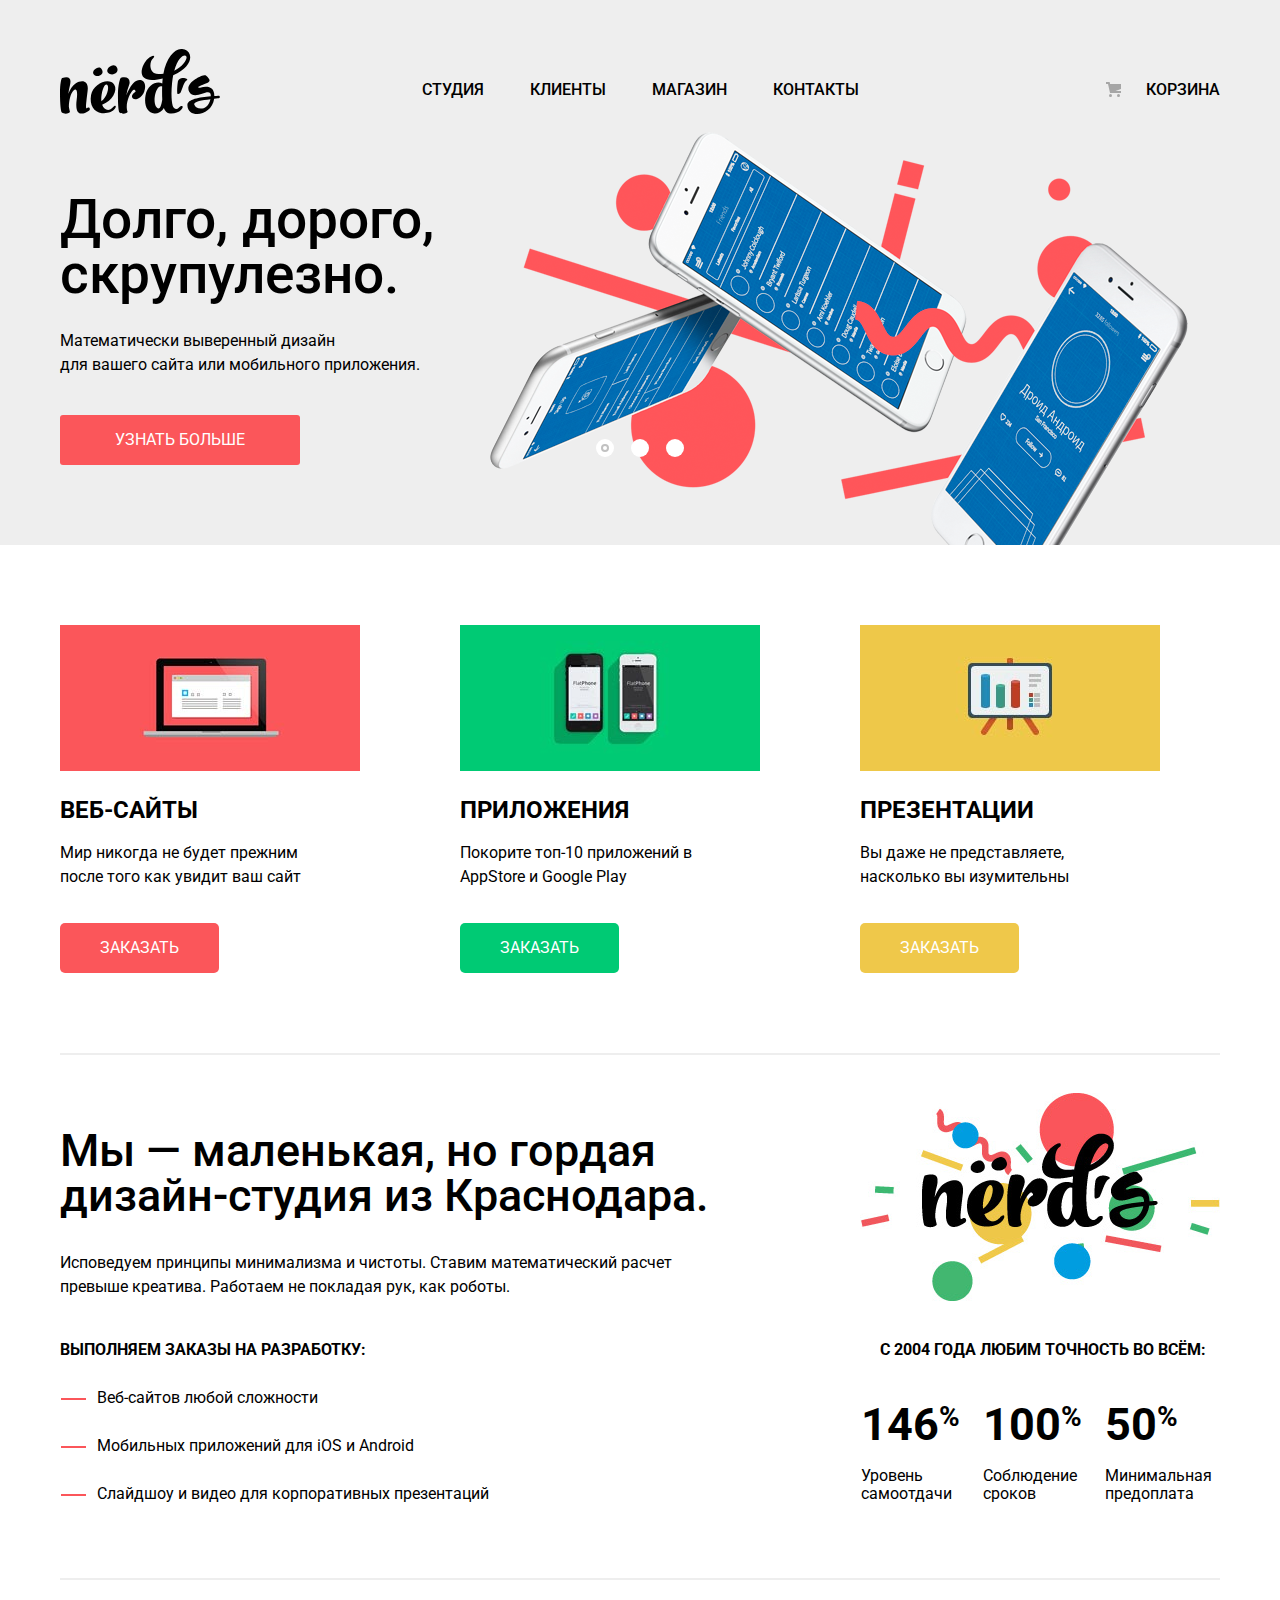
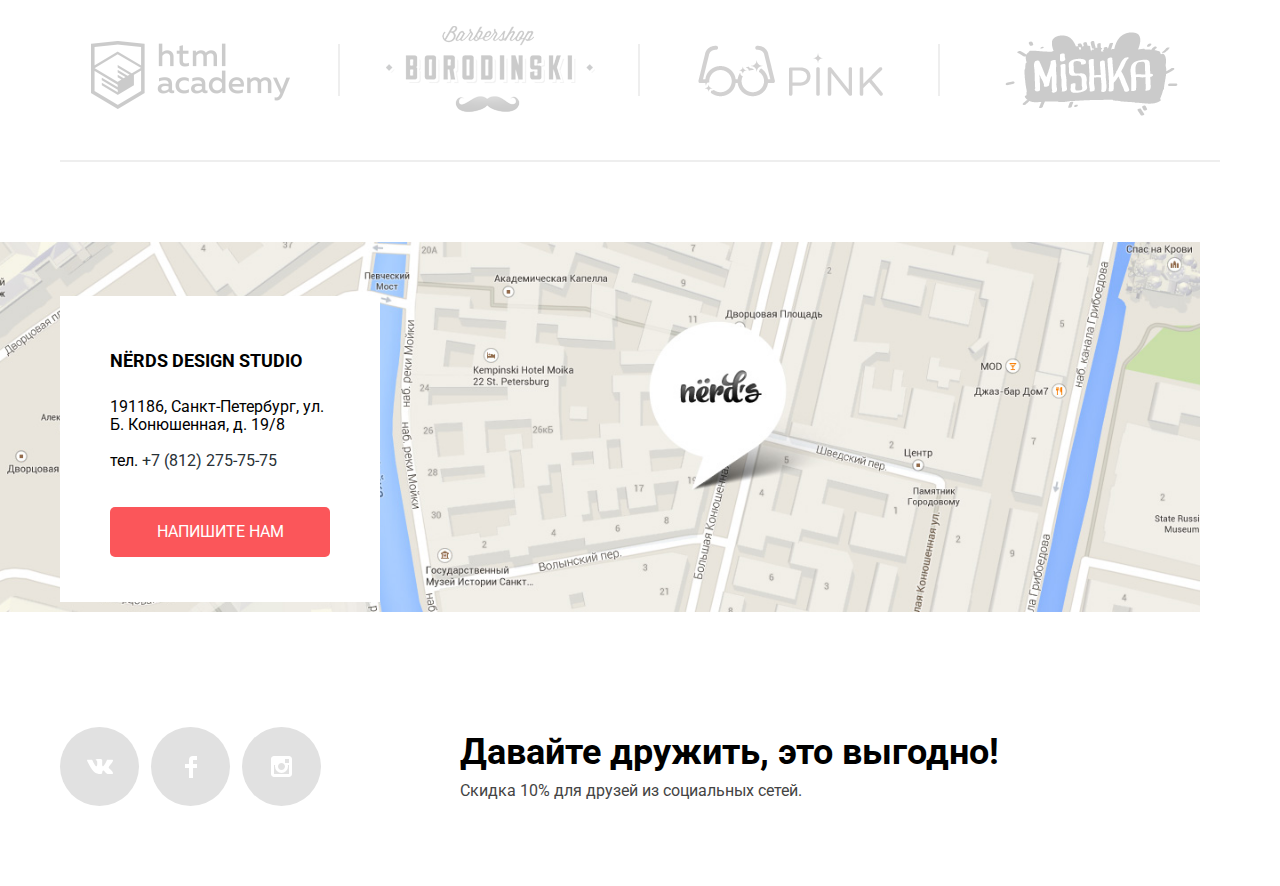
==== commit dd48c09e: "Защита" ====
--- a/index.html
+++ b/index.html
@@ -3,8 +3,9 @@
 
 <head>
   <meta charset="utf-8">
-  <title>HTML Academy: Нёрдс</title>
-  <link href="https://fonts.googleapis.com/css?family=Roboto:400,700&display=swap&subset=cyrillic" rel="stylesheet">
+  <title>Нёрдс-каталог</title>
+  <link href="https://fonts.googleapis.com/css?family=Roboto:400,500,700&display=swap&subset=cyrillic,cyrillic-ext"
+    rel="stylesheet">
   <link href="css/normalize.css" rel="stylesheet">
   <link href="css/style.css" rel="stylesheet">
 </head>
@@ -16,12 +17,12 @@
         <img src="img/nerds-logo.svg" width="160" height="65" alt="Дизайн студия Nerds">
       </a>
       <ul class="site-navigation">
-        <li><a href="studio.html">Студия</a></li>
-        <li><a href="clients.html">Клиенты</a></li>
-        <li><a href="shop.html">Магазин</a></li>
-        <li><a href="contacts.html">Контакты</a></li>
+        <li><a href="#">Студия</a></li>
+        <li><a href="#">Клиенты</a></li>
+        <li><a href="catalog.html">Магазин</a></li>
+        <li><a href="#">Контакты</a></li>
       </ul>
-      <a class="cart" href="cart.html">Корзина</a>
+      <a class="cart" href="#">Корзина</a>
     </nav>
   </header>
 
@@ -41,18 +42,18 @@
         <ul class="slider-list">
           <li class="slider-item">
             <h3>Долго, дорого, скрупулезно.</h3>
-            <p>Математически выверенный дизайн для вашего сайта или мобильного приложения.</p>
-            <button type="button" class="slider-item__button button-style universal-button">Узнать больше</button>
+            <p>Математически выверенный дизайн<br> для вашего сайта или мобильного приложения.</p>
+            <a class="slider-item__button button-style universal-button" href="#">Узнать больше</a>
           </li>
           <li class="slider-item">
             <h3>Любим математику как никто другой</h3>
             <p>Никакого креатива, только математические формулы для расчета идеальных пропорций.</p>
-            <button type="button" class="slider-item__button button-style universal-button">Узнать больше</button>
+            <a class="slider-item__button button-style universal-button" href="#">Узнать больше</a>
           </li>
           <li class="slider-item">
             <h3>Только ночь,<br> только хардкор</h3>
-            <p>Работать днем, как все? Мы против этого. Ближе к полуночи работа только начинается.</p>
-            <button type="button" class="slider-item__button button-style universal-button">Узнать больше</button>
+            <p>Работать днем, как все? Мы против этого.<br> Ближе к полуночи работа только начинается.</p>
+            <a class="slider-item__button button-style universal-button" href="#">Узнать больше</a>
           </li>
         </ul>
       </div>
@@ -64,19 +65,19 @@
         <li class="offer-item offer-sites">
           <h3>Веб-сайты</h3>
           <p>Мир никогда не будет прежним после того как увидит ваш сайт</p>
-          <a class="button-style universal-button" type="button">Заказать</a>
+          <button class="button-style universal-button" type="button">Заказать</button>
         </li>
 
         <li class="offer-item offer-apps">
           <h3>Приложения</h3>
           <p>Покорите топ-10 приложений в AppStore и Google Play</p>
-          <a class="button-style" type="button">Заказать</a>
+          <button class="button-style" type="button">Заказать</button>
         </li>
 
         <li class="offer-item offer-presentations">
           <h3>Презентации</h3>
           <p>Вы даже не представляете, насколько вы изумительны</p>
-          <a class="button-style" type="button">Заказать</a>
+          <button class="button-style" type="button">Заказать</button>
         </li>
       </ul>
     </section>
@@ -103,9 +104,9 @@
         <h3>с 2004 года любим точность во всём:</h3>
         <table class="info-numbers">
           <tr>
-            <td class="info-percent">146<sup>%</sup></td>
-            <td class="info-percent">100<sup>%</sup></td>
-            <td class="info-percent">50<sup>%</sup></td>
+            <td class="info-numbers--percent">146<sup>%</sup></td>
+            <td class="info-numbers--percent">100<sup>%</sup></td>
+            <td class="info-numbers--percent">50<sup>%</sup></td>
           </tr>
           <tr>
             <th class="info-numbers__criteria">Уровень самоотдачи</th>
@@ -149,7 +150,7 @@
         <h3 class="visually-hidden">Адрес студии дизайна Nerds</h3>
         <b>nёrds design studio</b>
         <p>191186, Санкт-Петербург, ул. Б. Конюшенная, д. 19/8</p>
-        <p>тел. <a class="location-info__tel" href="tel:+78122757575">+7 (812) 275-75-75</a></p>
+        <p>тел. <a class="location-info--tel" href="tel:+78122757575">+7 (812) 275-75-75</a></p>
         <a class="location-button button-style universal-button" href="#">Напишите нам</a>
       </div>
     </section>
@@ -157,22 +158,44 @@
 
   <footer class="main-footer container">
     <ul class="footer-social">
-      <li><a class="footer-social__button" href="#"><img src="img/vk-icon.svg" width="26" height="15"
-            alt="Вконтакте"></a>
+      <li>
+        <a class="footer-social__button" href="#">
+          <svg class="footer-social__link--svg" xmlns="http://www.w3.org/2000/svg" width="26" height="15"
+            viewBox="0 0 26 15">
+            <path fill="#fff"
+              d="M16.138 11.51c.956-.309 2.18 2.04 3.483 2.939.978.681 1.727.534 1.727.534l3.473-.05s1.815-.112.957-1.554c-.071-.12-.503-1.069-2.585-3.022-2.177-2.043-1.882-1.712.739-5.244 1.597-2.153 2.236-3.468 2.036-4.028-.192-.539-1.365-.399-1.365-.399L20.69.713c-.381.001-.704.119-.851.515-.003.004-.621 1.666-1.445 3.079-1.741 2.989-2.436 3.148-2.724 2.961-.661-.433-.494-1.737-.494-2.664 0-2.897.432-4.105-.846-4.417-.427-.104-.739-.172-1.828-.182-1.392-.021-2.574 0-3.244.329-.445.223-.786.712-.579.74.26.035.843.16 1.155.586.401.552.389 1.789.389 1.789s.229 3.411-.54 3.834c-.528.29-1.25-.302-2.803-3.016-.793-1.388-1.392-2.922-1.392-2.922s-.116-.285-.326-.441c-.25-.185-.6-.244-.6-.244L.848.684S.29.7.085.946c-.182.218-.015.668-.015.668s2.909 6.881 6.203 10.347c3.02 3.182 6.452 2.971 6.452 2.971h1.555s.469-.054.709-.312c.224-.24.214-.691.214-.691s-.031-2.109.935-2.419z" />
+          </svg>
+          <span class="visually-hidden">Вконтакте</span>
+        </a>
       </li>
-      <li><a class="footer-social__button" href="#"><img src="img/fb-icon.svg" width="12" height="22" alt="Фейсбук"></a>
+      <li>
+        <a class="footer-social__button" href="#">
+          <svg class="footer-social__link--svg" xmlns="http://www.w3.org/2000/svg" width="12" height="22"
+            viewBox="0 0 12 22">
+            <path fill="#fff" d="M12 4V0H8a4 4 0 0 0-4 4v4H0v4h4v10h4V12h4V8H8V4h4z" />
+          </svg>
+          <span class="visually-hidden">Фейсбук</span>
+        </a>
       </li>
-      <li><a class="footer-social__button" href="#"><img src="img/insta-icon.svg" width="21" height="21"
-            alt="Инстаграм"></a>
+      <li>
+        <a class="footer-social__button" href="#">
+          <svg class="footer-social__link--svg" xmlns="http://www.w3.org/2000/svg" width="21" height="21"
+            viewBox="0 0 21 21">
+            <path fill="#fff"
+              d="M18 0H3C1.35 0 0 1.35 0 3v15c0 1.65 1.35 3 3 3h15c1.65 0 3-1.35 3-3V3c0-1.65-1.35-3-3-3zm-7.5 7c1.93 0 3.5 1.57 3.5 3.5S12.43 14 10.5 14 7 12.43 7 10.5 8.57 7 10.5 7zM18 18H3V9h1.181A6.504 6.504 0 0 0 4 10.5a6.5 6.5 0 1 0 13 0 6.45 6.45 0 0 0-.181-1.5H18zm0-11h-4V3h4z" />
+          </svg>
+          <span class="visually-hidden">Инстаграмм</span>
+        </a>
       </li>
     </ul>
-    <div class="footer-tegline">
-      <p><b>Давайте дружить, это выгодно!</b>
-        Скидка 10% для друзей из социальных сетей.</p>
-    </div>
+
+    <p class="footer-tegline">
+      <b>Давайте дружить, это выгодно!</b>
+      Скидка 10% для друзей из социальных сетей.
+    </p>
   </footer>
 
-  <!--<form class="appointment-form" action="https://echo.htmlacademy.ru" method="post">
+  <form class="appointment-form" action="https://echo.htmlacademy.ru" method="post">
     <h2>Напишите нам</h2>
     <div class="appointment-form__container">
       <label>Ваше имя:
@@ -185,11 +208,13 @@
       </label>
     </div>
     <label>Текст письма:</label>
-    <textarea id="appointment-letter input-field" rows="5" name="letter" placeholder="В свободной форме">
+    <textarea class="appointment-letter input-field" rows="5" name="letter" placeholder="В свободной форме">
           В свободной форме</textarea>
-    <button class="apointment-button button-style universal-button" type="submit">Отправить</button>
-    <button class="appointment-button__close" type="button"><span class="visually-hidden">закрыть</span></button>
-  </form>-->
+    <button class="appointment-button button-style universal-button" type="submit">Отправить</button>
+    <button class="appointment-button--close" type="button"><span class="visually-hidden">закрыть</span></button>
+  </form>
+
+  <script src="js/script.js"></script>
 
 </body>
 
--- a/css/style.css
+++ b/css/style.css
@@ -1,13 +1,95 @@
+@-webkit-keyframes zoom {
+    50% {
+        -webkit-transform: scale(1.05);
+        transform: scale(1.05);
+        color: #e74246;
+        border-color: #e74246;
+    }
+    to {
+        -webkit-transform: scale(1);
+        transform: scale(1);
+    }
+}
+
+@keyframes zoom {
+    50% {
+        -webkit-transform: scale(1.05);
+        transform: scale(1.05);
+        color: #e74246;
+        border-color: #e74246;
+    }
+    to {
+        -webkit-transform: scale(1);
+        transform: scale(1);
+    }
+}
+
+@-webkit-keyframes shake {
+    0%, to {
+        -webkit-transform: translateX(0);
+        transform: translateX(0);
+    }
+    10%, 30%, 50%, 70%, 90% {
+        -webkit-transform: translateX(-10px);
+        transform: translateX(-10px);
+    }
+    20%, 40%, 60%, 80% {
+        -webkit-transform: translateX(10px);
+        transform: translateX(10px);
+    }
+}
+
+@keyframes shake {
+    0%, to {
+        -webkit-transform: translateX(0);
+        transform: translateX(0)
+    }
+    10%, 30%, 50%, 70%, 90% {
+        -webkit-transform: translateX(-10px);
+        transform: translateX(-10px)
+    }
+    20%, 40%, 60%, 80% {
+        -webkit-transform: translateX(10px);
+        transform: translateX(10px);
+    }
+}
+
+@-webkit-keyframes grow {
+    0% {
+        -webkit-transform: scale(0);
+        transform: scale(0);
+        opacity: 0
+    }
+    to {
+        -webkit-transform: scale(1);
+        transform: scale(1);
+        opacity: 1;
+    }
+}
+
+@keyframes grow {
+    0% {
+        -webkit-transform: scale(0);
+        transform: scale(0);
+        opacity: 0;
+    }
+    to {
+        -webkit-transform: scale(1);
+        transform: scale(1);
+        opacity: 1;
+    }
+}
+
 body {
     min-width: 1200px;
     margin: 0;
-    padding-bottom: 50px;
+    padding: 0;
     font-family: "Roboto", "Arial", sans-serif;
     font-size: 16px;
+    font-weight: 400;
     line-height: 24px;
-    font-weight: 400;
-    color: #283136;
-    background-color: #ffffff;
+    color: #000000;
+    background-color: white;
 }
 
 *,
@@ -33,7 +115,8 @@
     height: 1px;
     margin: -1px;
     padding: 0;
-    overflow: hidden;    
+    overflow: hidden;
+    -webkit-clip-path: inset(100%);
     clip-path: inset(100%);
     clip: rect(0 0 0 0);
     white-space: nowrap;
@@ -48,7 +131,8 @@
 }
 
 .button-style {
-    display: inline-block;    
+    display: inline-block;
+    -webkit-box-sizing: border-box;
     box-sizing: border-box;
     font: inherit;
     line-height: 18px;
@@ -61,7 +145,8 @@
     border-radius: 5px;
 }
 
-.button-style:active {    
+.button-style:active {
+    -webkit-box-shadow: 0 3px rgba(0, 0, 0, 0.1) inset;
     box-shadow: 0 3px rgba(0, 0, 0, 0.1) inset;
     outline: 0;
 }
@@ -70,7 +155,8 @@
     background-color: #fb565a;
 }
 
-.universal-button:focus, .universal-button:hover {
+.universal-button:focus, 
+.universal-button:hover {
     background-color: #e74246;
 }
 
@@ -82,7 +168,7 @@
     font-family: inherit;
     font-size: 16px;
     line-height: 18px;
-    color: rgba(68, 68, 68, .5);
+    color: rgba(68, 68, 68, 0.5);
     border: 2px solid #d7dcde;
     outline: 0;
 }
@@ -111,27 +197,32 @@
     margin-top: -2px;
 }
 
-.main-logo[href]:hover img {
+.main-logo:hover {
     opacity: 0.8;
 }
 
-.main-logo[href]:active img {
+.main-logo:active {
     opacity: 0.3;
 }
 
 .main-navigation, 
-.site-navigation {    
+.site-navigation {
+    display: -webkit-box;
+    display: -ms-flexbox;
     display: flex;
 }
 
-.main-navigation {    
+.main-navigation {
+    -webkit-box-align: center;
+    -ms-flex-align: center;
     align-items: center;
     line-height: 30px;
     font-weight: 500;
     color: #000000;
 }
 
-.site-navigation {    
+.site-navigation {
+    -ms-flex-wrap: wrap;
     flex-wrap: wrap;
     width: 540px;
     padding: 0;
@@ -143,8 +234,8 @@
     margin-top: 4px;
 }
 
-.cart li:not(:last-child) {
-    margin-right: 46px;;
+.site-navigation li:not(:last-child) {
+    margin-right: 46px;
 }
 
 .cart {
@@ -156,7 +247,8 @@
 .cart::before {
     position: absolute;
     left: 1px;
-    top: 16px;    
+    top: 16px;
+    content: "";
     width: 15px;
     height: 15px;
     background-image: url(../img/cart-icon.svg);
@@ -164,7 +256,8 @@
 }
 
 .cart, 
-.site-navigation a {    
+.site-navigation a {
+    -webkit-box-sizing: border-box;
     box-sizing: border-box;
     padding-top: 9px;
     padding-bottom: 9px;
@@ -176,14 +269,14 @@
 .cart:hover, 
 .site-navigation a:focus, 
 .site-navigation a:hover, 
-.templates-popup__link:focus h3, 
-.templates-popup__link:hover h3 {
+.templates-item__link:focus h3, 
+.templates-item__link:hover h3 {
     color: #fb565a;
 }
 
 .cart:active, 
 .site-navigation a:active {
-    color: rgba(0, 0, 0, 0.3)
+    color: rgba(0, 0, 0, 0.3);
 }
 
 .cart:not([href]), 
@@ -200,7 +293,9 @@
 .switch-container {
     position: absolute;
     left: 50%;
-    bottom: 87px;    
+    bottom: 80px;
+    display: -webkit-box;
+    display: -ms-flexbox;
     display: flex;
     width: 120px;
     margin-left: -52px;
@@ -224,7 +319,8 @@
 .slider-switch::before {
     position: absolute;
     top: 8px;
-    left: 8px;    
+    left: 8px;
+    content: "";
     background: #ffffff;
 }
 
@@ -233,7 +329,8 @@
 .slider-control:nth-of-type(2):focus~.switch-container 
 .slider-switch:nth-child(2)::before, 
 .slider-control:nth-of-type(3):focus~.switch-container 
-.slider-switch:nth-child(3)::before {    
+.slider-switch:nth-child(3)::before {
+    -webkit-box-shadow: inset 0 0 0 2px #68bbff;
     box-shadow: inset 0 0 0 2px #68bbff;
 }
 
@@ -245,7 +342,8 @@
 .slider-switch:nth-child(3)::after {
     position: absolute;
     top: 13px;
-    left: 13px;    
+    left: 13px;
+    content: "";
     width: 4px;
     height: 4px;
     border: 2px solid #c1c1c1;
@@ -262,7 +360,8 @@
     display: none;
     width: 1160px;
     margin-right: 20px;
-    padding: 68px 0 80px;    
+    padding: 68px 0 80px;
+    -ms-flex-negative: 0;
     flex-shrink: 0;
 }
 
@@ -291,8 +390,8 @@
 }
 
 .offer-item .button-style:active, 
-.slider-item__button:active {
-    color: rgba(255, 255, 255, .3);
+.slider-item-button:active {
+    color: rgba(255, 255, 255, 0.3);
 }
 
 .slider-item:nth-child(1) {
@@ -301,8 +400,7 @@
     background-position: 93% 8px;
 }
 
-.slider-item:nth-child(2), 
-.slider-item:nth-child(3) {
+.slider-item:nth-child(2), .slider-item:nth-child(3) {
     background-image: url(../img/slide2.png);
     background-repeat: no-repeat;
     background-position: 100% 0;
@@ -319,11 +417,14 @@
 .slider-item:nth-child(2), 
 .slider-control:nth-of-type(3):checked~.slider-list 
 .slider-item:nth-child(3) {
-    display: block
-}
-
-.offer-list {    
-    display: flex;    
+    display: block;
+}
+
+.offer-list {
+    display: -webkit-box;
+    display: -ms-flexbox;
+    display: flex;
+    -ms-flex-wrap: wrap;
     flex-wrap: wrap;
     margin: 0;
     padding: 0 0 30px;
@@ -342,7 +443,8 @@
 .offer-item::before {
     position: absolute;
     left: 0;
-    top: 0;    
+    top: 0;
+    content: "";
     display: block;
     width: 300px;
     height: 146px;
@@ -369,9 +471,8 @@
     margin-bottom: 34px;
 }
 
-.offer-item 
-.button-style {
-    padding: 16px 40px;
+.offer-item .button-style {
+    padding: 16px 40px
 }
 
 .offer-sites::before {
@@ -382,7 +483,7 @@
     background: #00ca74 url(../img/offer-apps.jpg) no-repeat 0 0;
 }
 
-.offer-apps 
+.offer-apps
 .button-style {
     background-color: #00ca74;
 }
@@ -416,8 +517,12 @@
     background-color: #e5a722;
 }
 
-.info {    
-    display: flex;    
+.info {
+    display: -webkit-box;
+    display: -ms-flexbox;
+    display: flex;
+    -webkit-box-pack: justify;
+    -ms-flex-pack: justify;
     justify-content: space-between;
     padding-top: 38px;
     margin-bottom: 72px;
@@ -435,8 +540,7 @@
     font-weight: 700;
 }
 
-.info 
-.info-about {
+.info .info-about {
     margin-top: 35px;
     margin-bottom: 33px;
     font-size: 45px;
@@ -457,7 +561,7 @@
 
 .info-order__list li {
     position: relative;
-    margin-bottom: 24px
+    margin-bottom: 24px;
 }
 
 .info-order__list li:last-child {
@@ -467,7 +571,8 @@
 .info-order__list li::before {
     position: absolute;
     top: 50%;
-    left: -36px;    
+    left: -36px;
+    content: "";
     display: block;
     width: 25px;
     height: 2px;
@@ -493,7 +598,7 @@
     border-spacing: 0;
 }
 
-.info-percent {
+.info-numbers--percent {
     padding-right: 19px;
     padding-bottom: 20px;
     font-size: 45px;
@@ -502,7 +607,7 @@
     color: #000000;
 }
 
-.info-percent sup {
+.info-numbers--percent sup {
     font-size: 28px;
 }
 
@@ -519,11 +624,14 @@
 }
 
 .projects-list, 
-.projects-list li {    
+.projects-list li {
+    display: -webkit-box;
+    display: -ms-flexbox;
     display: flex;
 }
 
-.projects-list {    
+.projects-list {
+    -ms-flex-wrap: wrap;
     flex-wrap: wrap;
     margin: 0;
     padding: 46px 0 24px;
@@ -533,8 +641,12 @@
 }
 
 .projects-list li {
-    position: relative;   
-    justify-content: center;    
+    position: relative;
+    -webkit-box-pack: center;
+    -ms-flex-pack: center;
+    justify-content: center;
+    -webkit-box-align: center;
+    -ms-flex-align: center;
     align-items: center;
     width: 260px;
     margin-right: 40px;
@@ -549,7 +661,8 @@
 .projects-list li:not(:nth-child(4n))::after {
     position: absolute;
     top: 50%;
-    right: -20px;    
+    right: -20px;
+    content: "";
     width: 2px;
     height: 52px;
     margin-top: -27px;
@@ -569,40 +682,45 @@
     opacity: 0.1;
 }
 
-.main-catalog__title {
+.page-name-wrapper {
     padding-top: 68px;
     padding-bottom: 108px;
     margin-bottom: 55px;
     background-color: #eeeeee;
 }
 
-.catalog-name {
+.page-name {
     margin: 0;
     font-size: 55px;
+    font-weight: 500;   
     line-height: 55px;
     color: #000000;
     text-align: center;
 }
 
-.filter-list {    
-    display: flex;    
+.filter-list-wrapper {
+    display: -webkit-box;
+    display: -ms-flexbox;
+    display: flex;
+    -webkit-box-pack: justify;
+    -ms-flex-pack: justify;
     justify-content: space-between;
 }
 
-.template-catalog {
+.templates-preview {
     width: 760px;
 }
 
-.catalog-form ul, 
-.catalog-filter {
+.filter-form ul, 
+.templates-filter {
     line-height: 20px;
 }
 
-.catalog-filter fieldset {
+.templates-filter fieldset {
     border: 0;
 }
 
-.catalog-filter legend {
+.templates-filter legend {
     font-size: 18px;
     font-weight: 700;
     line-height: 30px;
@@ -610,7 +728,7 @@
     color: #000000;
 }
 
-.catalog-filter 
+.templates-filter 
 .button-style {
     width: 260px;
     height: 50px;
@@ -620,7 +738,7 @@
 
 .pagination-list 
 .button-style, 
-.catalog-filter 
+.templates-filter 
 .button-style {
     font: inherit;
     font-size: 16px;
@@ -631,53 +749,60 @@
 
 .pagination-list 
 .button-style:hover, 
-.catalog-filter 
-.button-style:hover {
+.templates-filter 
+.button:hover {
     background-color: #dfdfdf;
 }
 
 .pagination-list 
 .button-style:active, 
-.catalog-filter 
+.templates-filter 
 .button-style:active {
-    color: rgba(0, 0, 0, .3);
+    color: rgba(0, 0, 0, 0.3);
     background-color: #d5d5d5;
 }
 
-.catalog-form fieldset {
+.filter-form 
+fieldset {
     display: block;
     margin: 0;
     padding: 0;
 }
 
-.catalog-form ul {
+.filter-form ul {
     margin: 0;
     padding: 0;
     font-size: 16px;
     list-style: none;
 }
 
-.catalog-form li {
+.filter-form li {
     margin-bottom: 20px;
     padding-left: 36px;
 }
 
-.catalog-form li:last-child {
+.filter-form li:last-child {
     margin-bottom: 0;
 }
 
-.catalog-form 
-.catalog-form__price {
+.filter-form 
+.filter-form-price {
     margin-bottom: 56px;
 }
 
-.catalog-form__price legend {
+.filter-form-price legend {
     margin-bottom: 48px;
 }
 
-.range-drag {    
-    display: flex;    
+.range-drag {
+    display: -webkit-box;
+    display: -ms-flexbox;
+    display: flex;
+    -webkit-box-pack: center;
+    -ms-flex-pack: center;
     justify-content: center;
+    -webkit-box-align: center;
+    -ms-flex-align: center;
     align-items: center;
     width: 260px;
     height: 80px;
@@ -686,8 +811,9 @@
     background-color: #eeeeee;
 }
 
-.range-drag--stripe {
-    position: relative;    
+.range-drag-stripe {
+    position: relative;
+    -webkit-box-sizing: border-box;
     box-sizing: border-box;
     width: 212px;
     height: 2px;
@@ -695,36 +821,41 @@
     border-right: 60px solid #d7dcde;
 }
 
-.range-drag--stripe::after, 
-.range-drag--stripe::before {
-    position: absolute;    
+.range-drag-stripe::after, 
+.range-drag-stripe::before {
+    position: absolute;
+    content: "";
     width: 4px;
     height: 4px;
     background-color: #ababab;
-    border: 8px solid #fff;
+    border: 8px solid #ffffff;
     border-radius: 50%;
     -webkit-box-shadow: 0 2px #cccdcd;
     box-shadow: 0 2px #cccdcd;
 }
 
-.range-drag--stripe::before {
+.range-drag-stripe::before {
     left: -5px;
     top: -10px;
 }
 
-.range-drag--stripe::after {
+.range-drag-stripe::after {
     right: -5px;
     top: -10px;
 }
 
-.range-drag__input {    
-    display: flex;    
+.range-drag-inputs {
+    display: -webkit-box;
+    display: -ms-flexbox;
+    display: flex;
+    -webkit-box-align: center;
+    -ms-flex-align: center;
     align-items: center;
     width: 260px;
     margin: 0;
 }
 
-.range-drag__input label {
+.range-drag-inputs label {
     margin-bottom: 2px;
     margin-right: 12px;
     font-size: 16px;
@@ -732,7 +863,7 @@
     text-transform: uppercase;
 }
 
-.range-drag__input input {
+.range-drag-inputs input {
     -webkit-box-sizing: border-box;
     box-sizing: border-box;
     width: 80px;
@@ -747,90 +878,97 @@
     border-radius: 3px;
 }
 
-.range-drag__input 
+.range-drag-inputs 
 .min-price {
     margin-right: auto;
 }
 
-.catalog-form 
-.filter-block__grid {
+.filter-form 
+.filter-form-grid {
     margin-bottom: 45px;
 }
 
-.filter-block__features legend, 
-.filter-block__grid legend {
-    margin-bottom: 16px
-}
-
-.filter-block__features label, 
-.filter-block__grid label {
+.filter-form-features legend, 
+.filter-form-grid legend {
+    margin-bottom: 16px;
+}
+
+.filter-form-features label, 
+.filter-form-grid label {
     position: relative;
     cursor: pointer;
 }
 
-.filter-block__grid label::before {
+.filter-form-grid label::before {
     position: absolute;
     left: -35px;
-    top: -3px;    
+    top: -3px;
+    content: "";
     width: 17px;
     height: 17px;
-    border: 4px solid #000;
+    border: 4px solid #000000;
     border-radius: 50%;
     opacity: 0.4;
 }
 
-.filter-layout__radio:checked+label::after {
+.grid-filter-radio:checked+label::after {
     position: absolute;
     left: -27px;
-    top: 5px;    
+    top: 5px;
+    content: "";
     width: 9px;
     height: 9px;
-    background-color: #000;
+    background-color: #000000;
     border-radius: 50%;
     opacity: 0.4;
 }
 
-.checkbox-filter:focus+label::before, 
-.checkbox-filter:not(:disabled):hover+label::before, 
-.filter-layout__radio:focus+label::after, 
-.filter-layout__radio:focus+label::before, 
-.filter-layout__radio:not(:disabled):hover+label::after, 
-.filter-layout__radio:not(:disabled):hover+label::before {
+.features-filter-checkbox:focus+label::before, 
+.features-filter-checkbox:not(:disabled):hover+label::before, 
+.grid-filter-radio:focus+label::after, 
+.grid-filter-radio:focus+label::before, 
+.grid-filter-radio:not(:disabled):hover+label::after, 
+.grid-filter-radio:not(:disabled):hover+label::before {
     opacity: 1;
 }
 
-.checkbox-filter:disabled+label, 
-.filter-layout__radio:disabled+label {
+.features-filter-checkbox:disabled+label, 
+.grid-filter-radio:disabled+label {
     opacity: 0.3;
     cursor: default;
 }
 
-.catalog-form 
-.filter-block__features {
+.filter-form 
+.filter-form-features {
     margin-bottom: 48px;
 }
 
-.checkbox-filter+label::before {
+.features-filter-checkbox+label::before {
     position: absolute;
     top: -2px;
     left: -35px;
+    content: "";
     width: 28px;
     height: 25px;
     background: url(../img/checkbox-off.svg) no-repeat;
     opacity: 0.4;
 }
 
-.checkbox-filter:checked+label::before {
+.features-filter-checkbox:checked+label::before {
     background: url(../img/checkbox-on.svg) no-repeat;
 }
 
-.sorting-bar, 
-.templates-list {    
-    display: flex;    
+.sorting-bar, .templates-list {
+    display: -webkit-box;
+    display: -ms-flexbox;
+    display: flex;
+    -webkit-box-pack: justify;
+    -ms-flex-pack: justify;
     justify-content: space-between;
 }
 
-.templates-list {    
+.templates-list {
+    -ms-flex-wrap: wrap;
     flex-wrap: wrap;
     width: 760px;
     padding: 0;
@@ -838,7 +976,9 @@
     margin-bottom: 28px;
 }
 
-.sorting-bar {    
+.sorting-bar {
+    -webkit-box-align: flex-start;
+    -ms-flex-align: flex-start;
     align-items: flex-start;
     margin-bottom: 52px;
 }
@@ -861,8 +1001,7 @@
     margin-right: 24px;
 }
 
-.sorting-arrows a, 
-.sorting-options a {
+.sorting-arrows a, .sorting-options a {
     display: inline-block;
     font-size: 14px;
     line-height: 18px;
@@ -900,19 +1039,22 @@
 .sorting-arrow::before {
     position: absolute;
     top: 5px;
-    right: 0;    
-    border: 6px solid #000;
+    right: 0;
+    content: "";
+    border: 6px solid #000000;
     border-top-width: 10px;
     border-bottom-width: 0;
     border-left-color: transparent;
     border-right-color: transparent;
 }
 
-.sorting-arrow--down {
+.sorting-arrow-down {
     margin-left: 8px;
 }
 
-.sorting-arrow--up::before {    
+.sorting-arrow-up::before {
+    -webkit-transform: rotate(180deg);
+    -ms-transform: rotate(180deg);
     transform: rotate(180deg);
 }
 
@@ -926,7 +1068,8 @@
 .templates-item::before {
     position: absolute;
     top: 1px;
-    left: 0;    
+    left: 0;
+    content: "";
     width: 360px;
     height: 41px;
     background-color: #4d4d4d;
@@ -938,11 +1081,13 @@
 .templates-item::after {
     position: absolute;
     top: 14px;
-    left: 16px;    
+    left: 16px;
+    content: "";
     width: 14px;
     height: 14px;
     background-color: #ffffff;
-    border-radius: 50%;    
+    border-radius: 50%;
+    -webkit-box-shadow: 46px 0 0 0 #ffffff, 23px 0 0 0 #ffffff;
     box-shadow: 46px 0 0 0 #ffffff, 23px 0 0 0 #ffffff;
 }
 
@@ -950,7 +1095,7 @@
     display: block;
 }
 
-.templates-item__popup {
+.templates-item-popup {
     position: absolute;
     bottom: 0;
     left: 0;
@@ -959,21 +1104,24 @@
     padding-top: 27px;
     overflow: auto;
     background-color: #eeeeee;
-    opacity: 0;    
+    opacity: 0;
+    -webkit-transition: 0.3s ease-out;
+    -o-transition: 0.3s ease-out;
+    transition: 0.3s ease-out;
 }
 
 .templates-item:focus-within 
-.templates-item__popup {
+.templates-item-popup {
     opacity: 1;
 }
 
 .templates-item:hover 
-.templates-item__popup, 
+.templates-item-popup, 
 .templates-item:hover::before {
     opacity: 1;
 }
 
-.templates-item__popup h3 {
+.templates-item-popup h3 {
     margin-top: 0;
     margin-bottom: 15px;
     font-size: 18px;
@@ -984,20 +1132,21 @@
     text-transform: uppercase;
 }
 
-.templates-popup__link:active h3 {
+.templates-popup-link:active h3 {
     color: #000000;
     opacity: 0.3;
 }
 
-.templates-item__popup p {
+.templates-item-popup p {
     width: 200px;
     margin: 0 auto 30px;
     text-align: center;
-    color: #666;
+    color: #666666;
     line-height: 18px;
 }
 
-.templates-item__popup .button-style {
+.templates-item-popup 
+.button-style {
     display: block;
     width: 200px;
     height: 50px;
@@ -1007,9 +1156,14 @@
     margin-bottom: 43px;
 }
 
-.pagination-list {    
-    display: flex;    
-    justify-content: flex-start;    
+.pagination-list {
+    display: -webkit-box;
+    display: -ms-flexbox;
+    display: flex;
+    -webkit-box-pack: start;
+    -ms-flex-pack: start;
+    justify-content: flex-start;
+    -ms-flex-wrap: wrap;
     flex-wrap: wrap;
     margin: 0;
     padding: 0 0 60px;
@@ -1017,7 +1171,8 @@
 }
 
 .pagination-item {
-    display: block;    
+    display: block;
+    -webkit-box-sizing: border-box;
     box-sizing: border-box;
     min-width: 50px;
     height: 50px;
@@ -1029,7 +1184,7 @@
     color: #000000;
     vertical-align: middle;
     text-align: center;
-    background-color: #eee;
+    background-color: #eeeeee;
     border-radius: 2px;
 }
 
@@ -1039,12 +1194,13 @@
 }
 
 .pagination-item:active {
-    color: rgba(0, 0, 0, .3);
+    color: rgba(0, 0, 0, 0.3);
     background-color: #d5d5d5;
-        box-shadow: 0 3px rgba(0, 0, 0, .1) inset;
-}
-
-.pagination-item.pagination-item__current {
+    -webkit-box-shadow: 0 3px rgba(0, 0, 0, 0.1) inset;
+    box-shadow: 0 3px rgba(0, 0, 0, 0.1) inset;
+}
+
+.pagination-item.pagination-item-current {
     padding: 14px 16px 18px;
     background-color: #ffffff;
     border: 3px solid #dbdbdb;
@@ -1058,7 +1214,7 @@
     margin-right: 11px;
     color: #000000;
     text-align: center;
-    background-color: #eee;
+    background-color: #eeeeee;
     border-radius: 2px;
 }
 
@@ -1066,7 +1222,8 @@
     position: relative;
 }
 
-.location iframe {
+.location 
+iframe {
     width: 100%;
     border: 0;
 }
@@ -1105,7 +1262,7 @@
     line-height: 18px;
 }
 
-.location-info__tel {
+.location-info--tel {
     text-decoration: none;
     color: #283136;
 }
@@ -1117,7 +1274,9 @@
     margin-top: 19px;
 }
 
-.footer-social, .main-footer {    
+.footer-social, .main-footer {
+    display: -webkit-box;
+    display: -ms-flexbox;
     display: flex;
 }
 
@@ -1126,7 +1285,8 @@
     margin-top: 61px;
 }
 
-.footer-social {    
+.footer-social {
+    -ms-flex-wrap: wrap;
     flex-wrap: wrap;
     width: 261px;
     padding: 0;
@@ -1142,9 +1302,15 @@
     margin-right: 12px;
 }
 
-.footer-social__button {    
-    display: flex;    
-    justify-content: center;    
+.footer-social__button {
+    display: -webkit-box;
+    display: -ms-flexbox;
+    display: flex;
+    -webkit-box-pack: center;
+    -ms-flex-pack: center;
+    justify-content: center;
+    -webkit-box-align: center;
+    -ms-flex-align: center;
     align-items: center;
     width: 79px;
     height: 79px;
@@ -1158,22 +1324,23 @@
 }
 
 .footer-social__button:active {
-    background-color: #d7373b;    
-    box-shadow: 0 3px rgba(0, 0, 0, .1) inset;
+    background-color: #d7373b;
+    -webkit-box-shadow: 0 3px rgba(0, 0, 0, 0.1) inset;
+    box-shadow: 0 3px rgba(0, 0, 0, 0.1) inset;
 }
 
 .footer-social__button:active img {
     opacity: 0.3;
 }
 
-.footer-discount {
+.footer-tegline {
     max-width: 650px;
     margin: 7px 0 0;
     color: #444444;
     line-height: 22px;
 }
 
-.footer-discount b {
+.footer-tegline b {
     display: block;
     margin-bottom: 10px;
     font-size: 36px;
@@ -1182,41 +1349,56 @@
     color: #000000;
 }
 
-.appontment-form {
+.appointment-form {
     position: fixed;
     left: 50%;
     top: 25%;
-    display: none;    
+    display: none;
+    -webkit-box-sizing: border-box;
     box-sizing: border-box;
     width: 960px;
     margin-left: -480px;
     padding: 66px 100px 85px;
-    background-color: #ffffff;    
+    background-color: #fff;
+    -webkit-box-shadow: 0 15px 30px -5px #000101;
     box-shadow: 0 15px 30px -5px #000101;
 }
 
-
-.appontment-form h2 {
+.appointment-form--show {
+    display: block;
+    -webkit-transform-origin: 0 50%;
+    -ms-transform-origin: 0 50%;
+    transform-origin: 0 50%;
+    -webkit-animation-name: grow;
+    animation-name: grow;
+    -webkit-animation-duration: 0.4s;
+    animation-duration: 0.4s;
+}
+
+.appointment-form h2 {
     margin-top: 0;
     margin-bottom: 38px;
     font-size: 45px;
     line-height: 45px;
-    color: #000000;
-}
-
-.appontment-form label {
+    color: #000
+}
+
+.appointment-form label {
     font-size: 16px;
     font-weight: 700;
     color: #000000;
 }
 
-.appontment-form__container {    
+.appointment-form__container {
+    display: -webkit-box;
+    display: -ms-flexbox;
     display: flex;
     margin-bottom: 31px;
 }
 
 .appointment-field, 
-.appointment-letter {    
+.appointment-letter {
+    -webkit-box-sizing: border-box;
     box-sizing: border-box;
 }
 
@@ -1242,7 +1424,7 @@
     padding: 16px 20px;
 }
 
-.form-button__close {
+.appointment-button--close {
     position: absolute;
     top: 78px;
     right: 89px;
@@ -1250,34 +1432,57 @@
     height: 22px;
     background: 0 0;
     border: 0;
-    opacity: 0.3
-}
-
-.form-button__close::after, 
-.form-button__close::before {
+    opacity: 0.3;
+}
+
+.appointment-button--close::after, 
+.appointment-button--close::before {
     position: absolute;
     right: 0;
-    top: 10px;    
+    top: 10px;
+    content: "";
     width: 27px;
     height: 4px;
     margin-right: -2px;
     background-color: #e74246;
 }
 
-.form-button__close::before {    
+.appointment-button--close::before {
+    -webkit-transform: rotate(45deg);
+    -ms-transform: rotate(45deg);
     transform: rotate(45deg);
 }
 
-.form-button__close::after {
-        transform: rotate(-45deg);
-}
-
-.form-button__close:focus, 
-.form-button__close:hover {
+.appointment-button--close::after {
+    -webkit-transform: rotate(-45deg);
+    -ms-transform: rotate(-45deg);
+    transform: rotate(-45deg);
+}
+
+.appointment-button--close:focus, 
+.appointment-button--close:hover {
     opacity: 1;
 }
 
-.form-button__close:active {
+.appointment-button--close:active {
     opacity: 0.1;
 }
 
+.appointment-form--animation, 
+.appointment-form--error {
+    -webkit-animation-duration: 0.6s;
+    animation-duration: 0.6s;
+}
+
+.appointment-form--animation {
+    -webkit-animation-delay: 0.6s;
+    animation-delay: 0.6s;
+    border-color: red;
+    -webkit-animation-name: zoom;
+    animation-name: zoom;
+}
+
+.appointment-form--error {
+    -webkit-animation-name: shake;
+    animation-name: shake;
+}